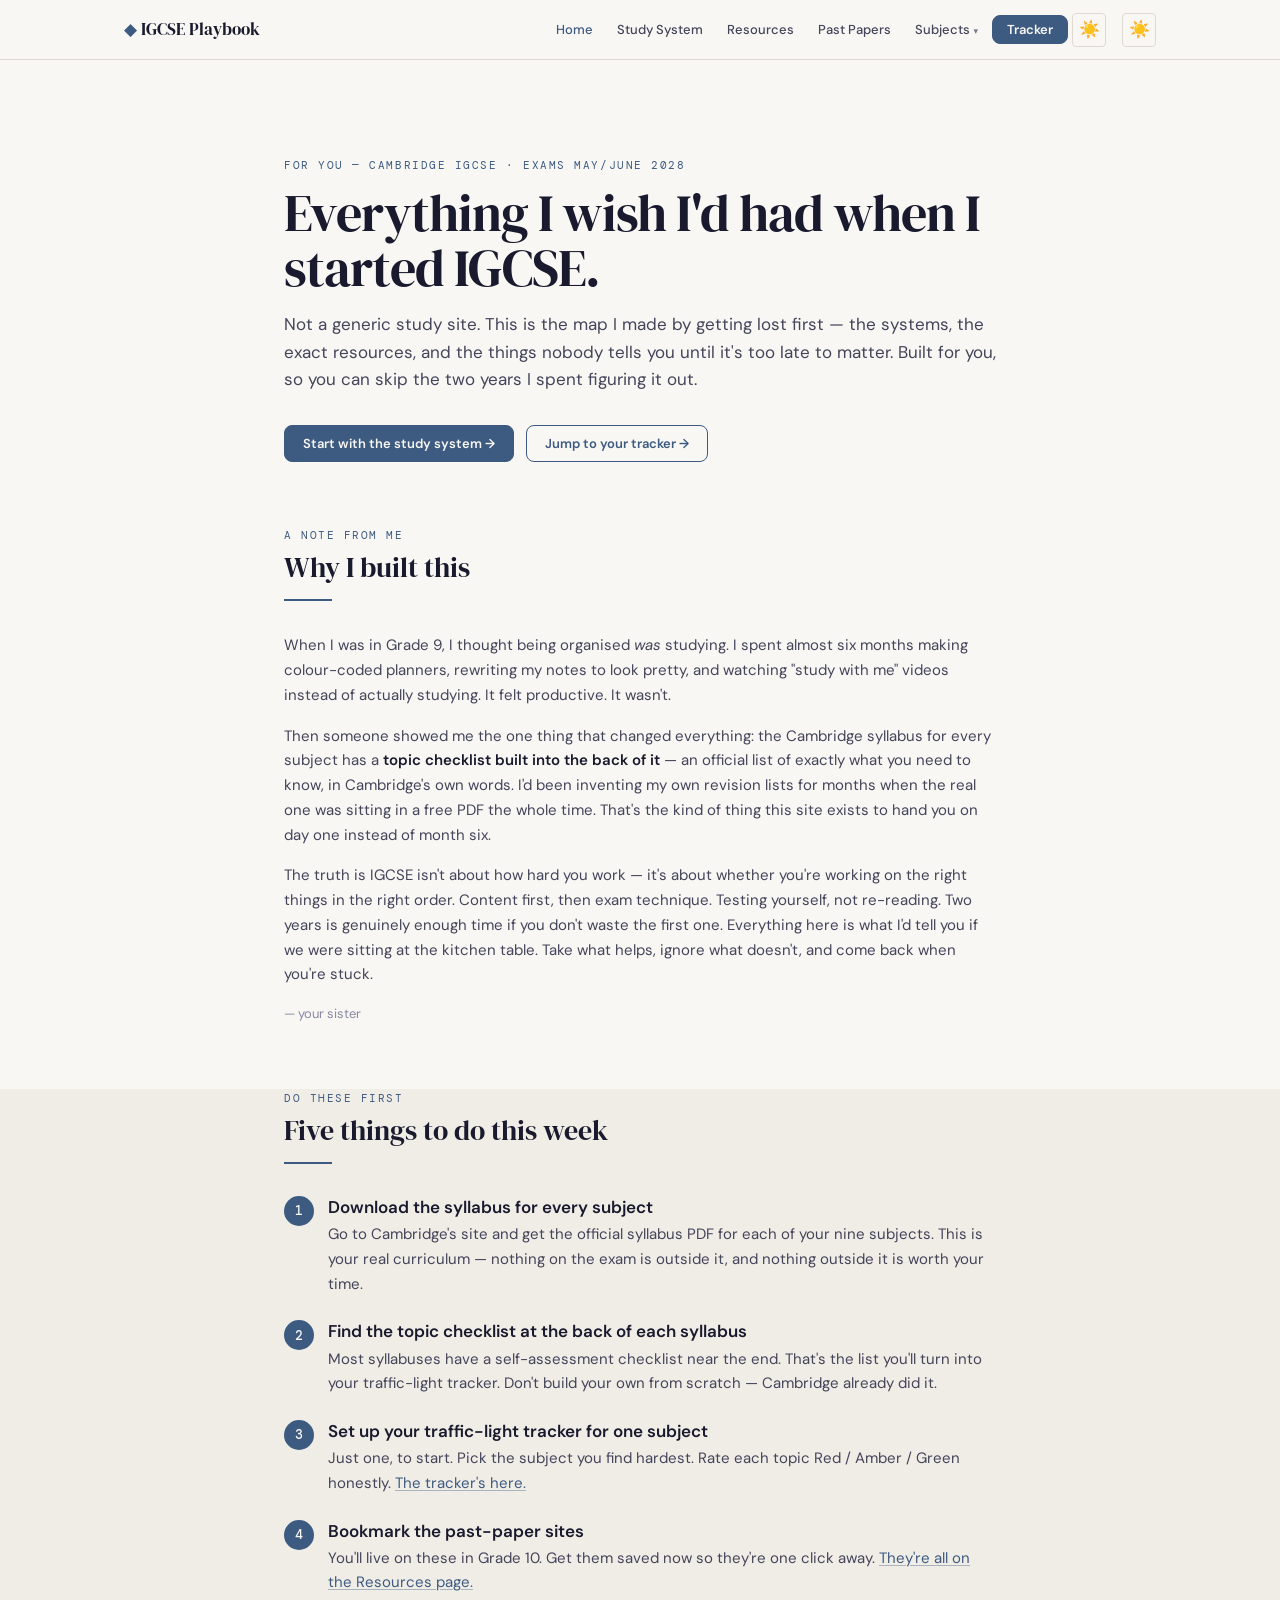
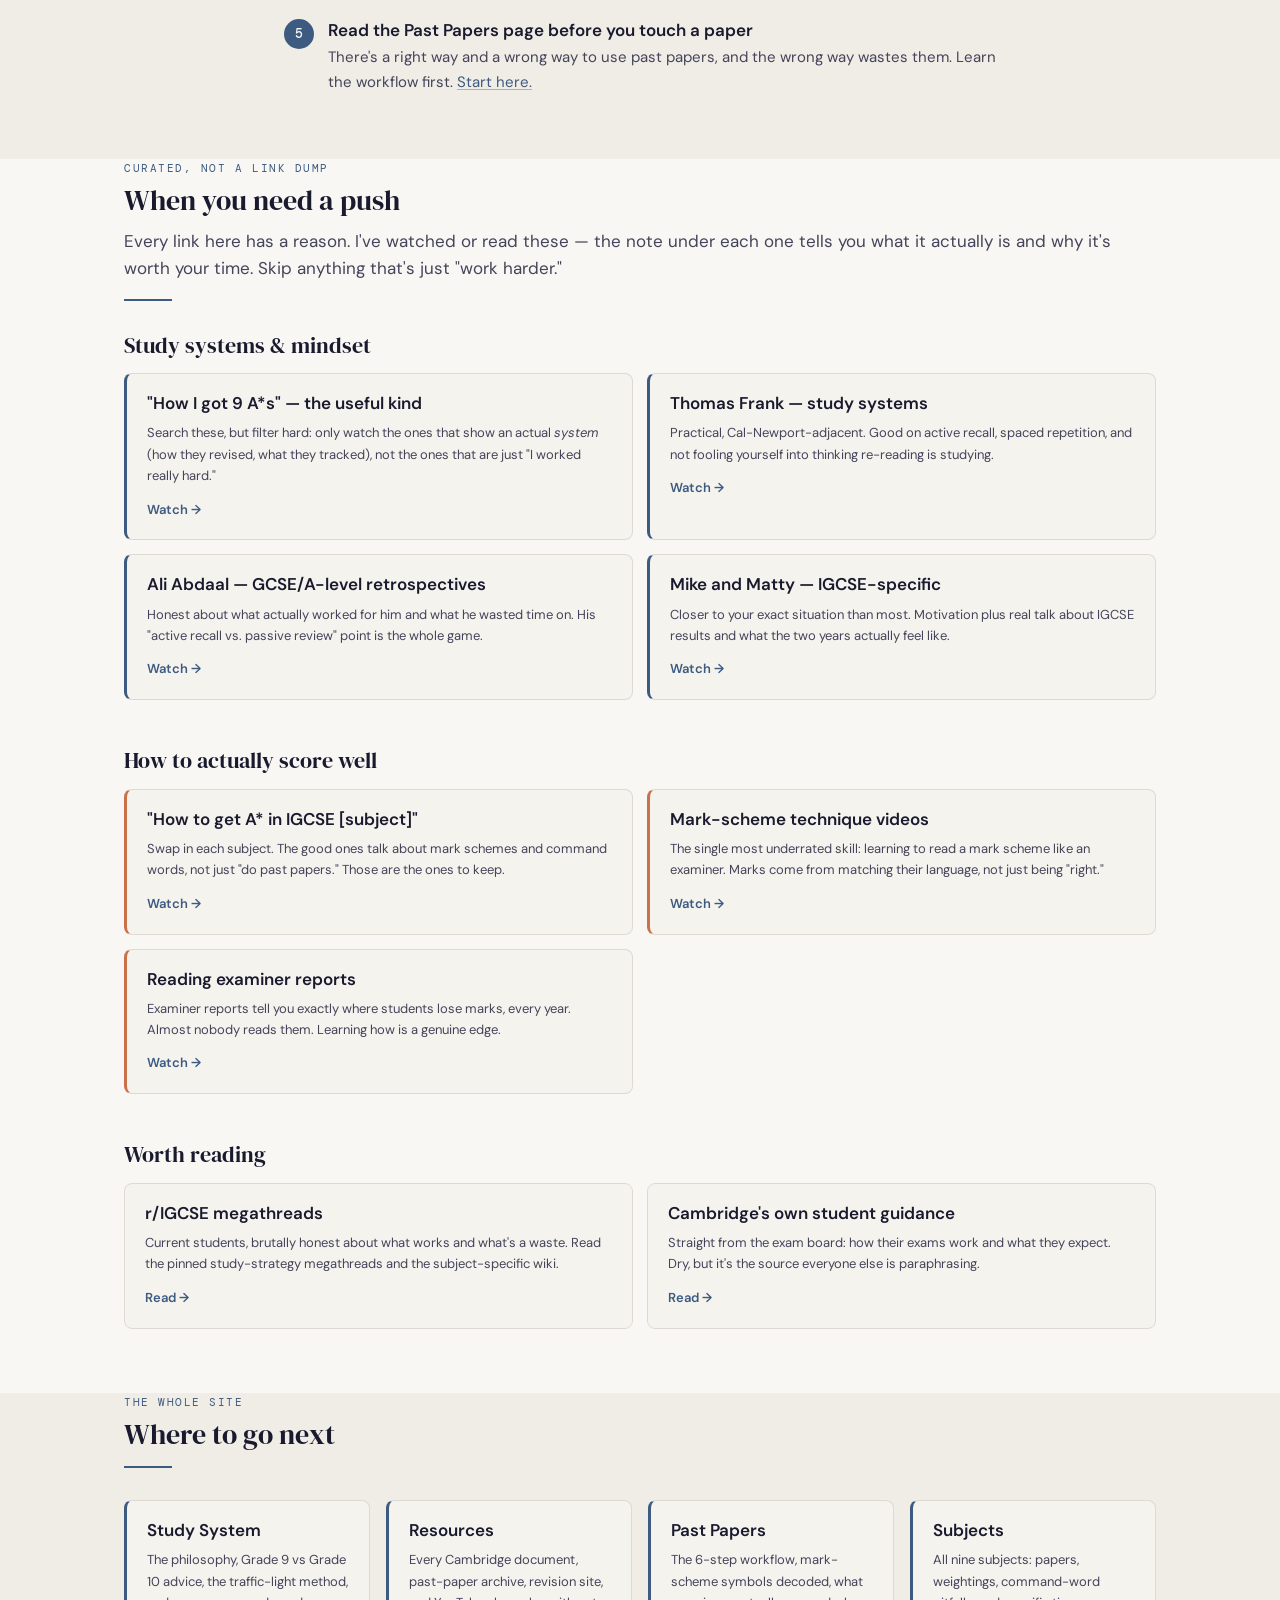
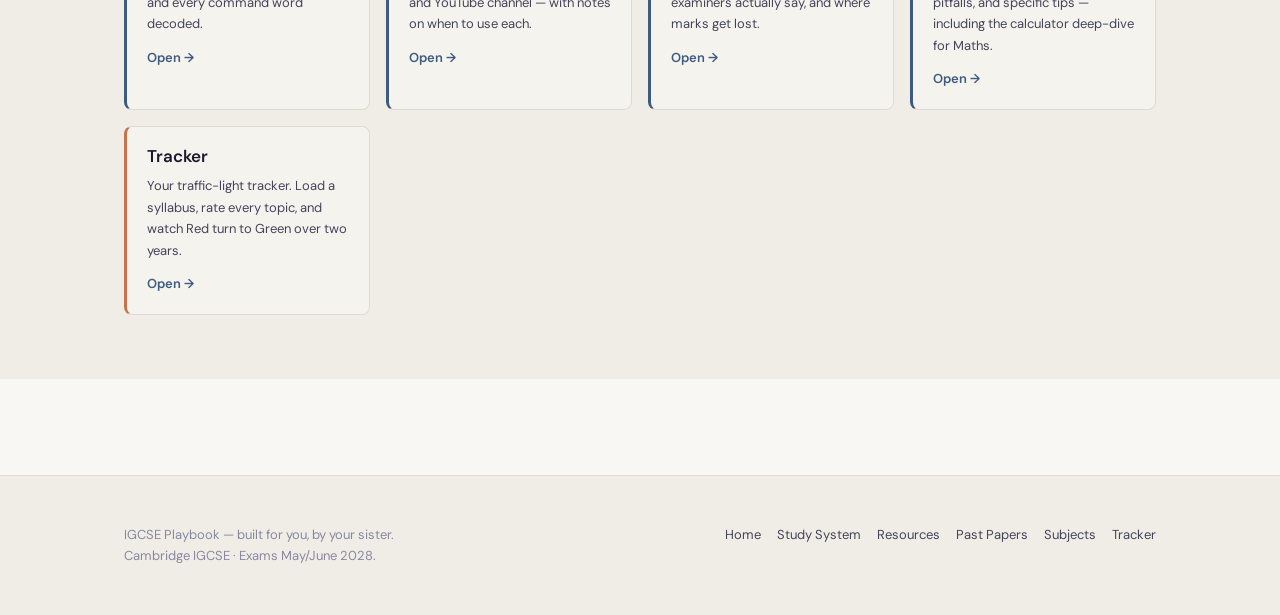
==== index.html @ 59cec752 "Initial build: IGCSE Playbook study site Complete static multi-page site for Cambridge IGCSE (Grade " ====
<!DOCTYPE html>
<html lang="en">
<head>
  <meta charset="UTF-8">
  <meta name="viewport" content="width=device-width, initial-scale=1">
  <title>IGCSE Playbook — Everything I wish I'd had when I started</title>
  <meta name="description" content="A personal IGCSE study site: the systems, resources, and hard-won lessons an older sister wishes she'd had in Grade 9. For Cambridge IGCSE, exams May/June 2028.">
  <link rel="stylesheet" href="/assets/css/main.css">
  <script src="/assets/js/theme.js"></script>
</head>
<body>
  <div id="nav-container"></div>

  <!-- HERO -->
  <header class="section section--hero">
    <div class="container container--narrow">
      <span class="eyebrow">For you — Cambridge IGCSE · Exams May/June 2028</span>
      <h1 class="hero-title">Everything I wish I'd had when I started IGCSE.</h1>
      <p class="lead" style="margin-top: var(--space-4); max-width: 60ch;">
        Not a generic study site. This is the map I made by getting lost first — the systems,
        the exact resources, and the things nobody tells you until it's too late to matter.
        Built for you, so you can skip the two years I spent figuring it out.
      </p>
      <div class="btn-row" style="margin-top: var(--space-6);">
        <a class="btn btn--primary" href="/study-system.html">Start with the study system →</a>
        <a class="btn btn--outline" href="/tracker/index.html">Jump to your tracker →</a>
      </div>
    </div>
  </header>

  <!-- PERSONAL NOTE -->
  <section class="section">
    <div class="container container--narrow">
      <div class="section-head">
        <span class="eyebrow">A note from me</span>
        <h2>Why I built this</h2>
      </div>
      <div class="u-stack">
        <p>
          When I was in Grade 9, I thought being organised <em>was</em> studying. I spent almost
          six months making colour-coded planners, rewriting my notes to look pretty, and watching
          "study with me" videos instead of actually studying. It felt productive. It wasn't.
        </p>
        <p>
          Then someone showed me the one thing that changed everything: the Cambridge syllabus for
          every subject has a <strong>topic checklist built into the back of it</strong> — an official
          list of exactly what you need to know, in Cambridge's own words. I'd been inventing my own
          revision lists for months when the real one was sitting in a free PDF the whole time. That's
          the kind of thing this site exists to hand you on day one instead of month six.
        </p>
        <p>
          The truth is IGCSE isn't about how hard you work — it's about whether you're working on the
          right things in the right order. Content first, then exam technique. Testing yourself, not
          re-reading. Two years is genuinely enough time if you don't waste the first one. Everything
          here is what I'd tell you if we were sitting at the kitchen table. Take what helps, ignore
          what doesn't, and come back when you're stuck.
        </p>
        <p class="u-muted u-sm">— your sister</p>
      </div>
    </div>
  </section>

  <!-- QUICK START -->
  <section class="section" style="background: var(--cream);">
    <div class="container container--narrow">
      <div class="section-head">
        <span class="eyebrow">Do these first</span>
        <h2>Five things to do this week</h2>
      </div>
      <ol class="step-list">
        <li>
          <h4>Download the syllabus for every subject</h4>
          <p class="u-mb-0">Go to Cambridge's site and get the official syllabus PDF for each of your nine subjects. This is your real curriculum — nothing on the exam is outside it, and nothing outside it is worth your time.</p>
        </li>
        <li>
          <h4>Find the topic checklist at the back of each syllabus</h4>
          <p class="u-mb-0">Most syllabuses have a self-assessment checklist near the end. That's the list you'll turn into your traffic-light tracker. Don't build your own from scratch — Cambridge already did it.</p>
        </li>
        <li>
          <h4>Set up your traffic-light tracker for one subject</h4>
          <p class="u-mb-0">Just one, to start. Pick the subject you find hardest. Rate each topic Red / Amber / Green honestly. <a href="/tracker/index.html">The tracker's here.</a></p>
        </li>
        <li>
          <h4>Bookmark the past-paper sites</h4>
          <p class="u-mb-0">You'll live on these in Grade 10. Get them saved now so they're one click away. <a href="/resources.html">They're all on the Resources page.</a></p>
        </li>
        <li>
          <h4>Read the Past Papers page before you touch a paper</h4>
          <p class="u-mb-0">There's a right way and a wrong way to use past papers, and the wrong way wastes them. Learn the workflow first. <a href="/past-papers.html">Start here.</a></p>
        </li>
      </ol>
    </div>
  </section>

  <!-- MOTIVATION -->
  <section class="section">
    <div class="container">
      <div class="section-head">
        <span class="eyebrow">Curated, not a link dump</span>
        <h2>When you need a push</h2>
        <p class="lead">Every link here has a reason. I've watched or read these — the note under each one tells you what it actually is and why it's worth your time. Skip anything that's just "work harder."</p>
      </div>

      <h3 style="margin-top: var(--space-6);">Study systems &amp; mindset</h3>
      <div class="resource-grid" style="margin-top: var(--space-4);">
        <a class="card card--accent" href="https://www.youtube.com/results?search_query=how+I+got+9+A*+GCSE+study+system" target="_blank" rel="noopener">
          <h4>"How I got 9 A*s" — the useful kind</h4>
          <p class="u-sm u-mb-0">Search these, but filter hard: only watch the ones that show an actual <em>system</em> (how they revised, what they tracked), not the ones that are just "I worked really hard."</p>
          <span class="card__arrow">Watch →</span>
        </a>
        <a class="card card--accent" href="https://www.youtube.com/results?search_query=thomas+frank+study+system" target="_blank" rel="noopener">
          <h4>Thomas Frank — study systems</h4>
          <p class="u-sm u-mb-0">Practical, Cal-Newport-adjacent. Good on active recall, spaced repetition, and not fooling yourself into thinking re-reading is studying.</p>
          <span class="card__arrow">Watch →</span>
        </a>
        <a class="card card--accent" href="https://www.youtube.com/results?search_query=ali+abdaal+GCSE+A+level+revision" target="_blank" rel="noopener">
          <h4>Ali Abdaal — GCSE/A-level retrospectives</h4>
          <p class="u-sm u-mb-0">Honest about what actually worked for him and what he wasted time on. His "active recall vs. passive review" point is the whole game.</p>
          <span class="card__arrow">Watch →</span>
        </a>
        <a class="card card--accent" href="https://www.youtube.com/results?search_query=mike+and+matty+IGCSE" target="_blank" rel="noopener">
          <h4>Mike and Matty — IGCSE-specific</h4>
          <p class="u-sm u-mb-0">Closer to your exact situation than most. Motivation plus real talk about IGCSE results and what the two years actually feel like.</p>
          <span class="card__arrow">Watch →</span>
        </a>
      </div>

      <h3 style="margin-top: var(--space-7);">How to actually score well</h3>
      <div class="resource-grid" style="margin-top: var(--space-4);">
        <a class="card card--warm" href="https://www.youtube.com/results?search_query=how+to+get+A*+IGCSE" target="_blank" rel="noopener">
          <h4>"How to get A* in IGCSE [subject]"</h4>
          <p class="u-sm u-mb-0">Swap in each subject. The good ones talk about mark schemes and command words, not just "do past papers." Those are the ones to keep.</p>
          <span class="card__arrow">Watch →</span>
        </a>
        <a class="card card--warm" href="https://www.youtube.com/results?search_query=IGCSE+mark+scheme+technique" target="_blank" rel="noopener">
          <h4>Mark-scheme technique videos</h4>
          <p class="u-sm u-mb-0">The single most underrated skill: learning to read a mark scheme like an examiner. Marks come from matching their language, not just being "right."</p>
          <span class="card__arrow">Watch →</span>
        </a>
        <a class="card card--warm" href="https://www.youtube.com/results?search_query=how+to+read+examiner+report+IGCSE" target="_blank" rel="noopener">
          <h4>Reading examiner reports</h4>
          <p class="u-sm u-mb-0">Examiner reports tell you exactly where students lose marks, every year. Almost nobody reads them. Learning how is a genuine edge.</p>
          <span class="card__arrow">Watch →</span>
        </a>
      </div>

      <h3 style="margin-top: var(--space-7);">Worth reading</h3>
      <div class="resource-grid" style="margin-top: var(--space-4);">
        <a class="card" href="https://www.reddit.com/r/igcse/" target="_blank" rel="noopener">
          <h4>r/IGCSE megathreads</h4>
          <p class="u-sm u-mb-0">Current students, brutally honest about what works and what's a waste. Read the pinned study-strategy megathreads and the subject-specific wiki.</p>
          <span class="card__arrow">Read →</span>
        </a>
        <a class="card" href="https://www.cambridgeinternational.org/support-and-training-for-schools/support-for-cambridge-igcse/" target="_blank" rel="noopener">
          <h4>Cambridge's own student guidance</h4>
          <p class="u-sm u-mb-0">Straight from the exam board: how their exams work and what they expect. Dry, but it's the source everyone else is paraphrasing.</p>
          <span class="card__arrow">Read →</span>
        </a>
      </div>
    </div>
  </section>

  <!-- SITE NAV CARDS -->
  <section class="section" style="background: var(--cream);">
    <div class="container">
      <div class="section-head">
        <span class="eyebrow">The whole site</span>
        <h2>Where to go next</h2>
      </div>
      <div class="card-grid">
        <a class="card card--accent" href="/study-system.html">
          <h4>Study System</h4>
          <p class="u-sm u-mb-0">The philosophy, Grade 9 vs Grade 10 advice, the traffic-light method, and every command word decoded.</p>
          <span class="card__arrow">Open →</span>
        </a>
        <a class="card card--accent" href="/resources.html">
          <h4>Resources</h4>
          <p class="u-sm u-mb-0">Every Cambridge document, past-paper archive, revision site, and YouTube channel — with notes on when to use each.</p>
          <span class="card__arrow">Open →</span>
        </a>
        <a class="card card--accent" href="/past-papers.html">
          <h4>Past Papers</h4>
          <p class="u-sm u-mb-0">The 6-step workflow, mark-scheme symbols decoded, what examiners actually say, and where marks get lost.</p>
          <span class="card__arrow">Open →</span>
        </a>
        <a class="card card--accent" href="/subjects/index.html">
          <h4>Subjects</h4>
          <p class="u-sm u-mb-0">All nine subjects: papers, weightings, command-word pitfalls, and specific tips — including the calculator deep-dive for Maths.</p>
          <span class="card__arrow">Open →</span>
        </a>
        <a class="card card--warm" href="/tracker/index.html">
          <h4>Tracker</h4>
          <p class="u-sm u-mb-0">Your traffic-light tracker. Load a syllabus, rate every topic, and watch Red turn to Green over two years.</p>
          <span class="card__arrow">Open →</span>
        </a>
      </div>
    </div>
  </section>

  <footer class="site-footer">
    <div class="container">
      <p>IGCSE Playbook — built for you, by your sister.<br>Cambridge IGCSE · Exams May/June 2028.</p>
      <div class="foot-links">
        <a href="/index.html">Home</a>
        <a href="/study-system.html">Study System</a>
        <a href="/resources.html">Resources</a>
        <a href="/past-papers.html">Past Papers</a>
        <a href="/subjects/index.html">Subjects</a>
        <a href="/tracker/index.html">Tracker</a>
      </div>
    </div>
  </footer>

  <script src="/assets/js/nav.js"></script>
</body>
</html>
---- assets/css/main.css ----
/* ============================================================================
   IGCSE Study Site — main.css
   The single design system. Tokens, base, components, nav, utilities.
   NOTHING here is tracker-app UI (that lives in tracker.css).
   No page ever hardcodes a color or font — everything derives from tokens below.
   ========================================================================== */

@import url('https://fonts.googleapis.com/css2?family=DM+Serif+Display:ital@0;1&family=DM+Sans:opsz,wght@9..40,300;9..40,400;9..40,500;9..40,600&family=DM+Mono:wght@400;500&display=swap');

/* ----------------------------------------------------------------------------
   1. TOKENS
   Token names are identical across all four themes; only values change.
   -------------------------------------------------------------------------- */
:root {
  /* Theme 1: Light (default) */
  --ink:        #1a1a2e;
  --ink-soft:   #44445a;
  --ink-muted:  #8888a2;
  --paper:      #f8f7f4;
  --cream:      #f0ede6;
  --rule:       #dedad3;
  --accent:     #3d5a80;
  --accent-warm:#c9714a;
  --green:      #4a7c59;
  --amber:      #c49a2a;
  --red:        #b84c4c;

  /* Typography */
  --font-display: 'DM Serif Display', Georgia, serif;
  --font-body:    'DM Sans', system-ui, sans-serif;
  --font-mono:    'DM Mono', 'Courier New', monospace;

  /* Type scale */
  --text-xs:   11px;
  --text-sm:   13px;
  --text-base: 15px;
  --text-md:   17px;
  --text-lg:   22px;
  --text-xl:   28px;
  --text-2xl:  38px;
  --text-3xl:  52px;

  /* Spacing scale */
  --space-1: 4px;
  --space-2: 8px;
  --space-3: 12px;
  --space-4: 16px;
  --space-5: 24px;
  --space-6: 32px;
  --space-7: 48px;
  --space-8: 64px;
  --space-9: 96px;

  /* Radius */
  --radius-sm: 4px;
  --radius:    8px;
  --radius-lg: 14px;
  --radius-pill: 20px;

  /* Layout */
  --nav-h: 60px;
  --maxw: 1080px;
  --maxw-narrow: 760px;

  /* Elevation (kept subtle, editorial) */
  --shadow-sm: 0 1px 2px rgba(20, 20, 40, 0.05);
  --shadow:    0 6px 24px rgba(20, 20, 40, 0.08);

  color-scheme: light;
}

[data-theme="dark"] {
  --ink:        #e8e6f0;
  --ink-soft:   #b0adc4;
  --ink-muted:  #6e6b85;
  --paper:      #12111e;
  --cream:      #1c1b2e;
  --rule:       #2e2c42;
  --accent:     #7aa2c8;
  --accent-warm:#d9895e;
  --green:      #6aab80;
  --amber:      #d4aa44;
  --red:        #d4706e;
  --shadow-sm: 0 1px 2px rgba(0, 0, 0, 0.4);
  --shadow:    0 6px 24px rgba(0, 0, 0, 0.5);
  color-scheme: dark;
}

[data-theme="high-contrast"] {
  --ink:        #000000;
  --ink-soft:   #1a1a1a;
  --ink-muted:  #444444;
  --paper:      #ffffff;
  --cream:      #f0f0f0;
  --rule:       #888888;
  --accent:     #003580;
  --accent-warm:#b34000;
  --green:      #1a6e36;
  --amber:      #8a6200;
  --red:        #9b1c1c;
  --shadow-sm: 0 0 0 1px rgba(0, 0, 0, 0.15);
  --shadow:    0 0 0 2px rgba(0, 0, 0, 0.2);
  color-scheme: light;
}

[data-theme="vintage"] {
  --ink:        #2c1f0e;
  --ink-soft:   #4a3520;
  --ink-muted:  #8a7560;
  --paper:      #f5efdc;
  --cream:      #ede4c8;
  --rule:       #d4c49a;
  --accent:     #5c3d1e;
  --accent-warm:#a0522d;
  --green:      #3d6b44;
  --amber:      #9a7820;
  --red:        #8b3030;
  --shadow-sm: 0 1px 2px rgba(80, 60, 20, 0.08);
  --shadow:    0 6px 24px rgba(80, 60, 20, 0.12);
  color-scheme: light;
}

/* ----------------------------------------------------------------------------
   2. RESET & BASE
   -------------------------------------------------------------------------- */
*, *::before, *::after { box-sizing: border-box; }

html { -webkit-text-size-adjust: 100%; scroll-behavior: smooth; }

body {
  margin: 0;
  font-family: var(--font-body);
  font-size: var(--text-base);
  line-height: 1.65;
  color: var(--ink-soft);
  background: var(--paper);
  -webkit-font-smoothing: antialiased;
  text-rendering: optimizeLegibility;
  padding-top: var(--nav-h);
  transition: background-color .25s ease, color .25s ease;
}

img { max-width: 100%; height: auto; display: block; }

a { color: var(--accent); text-decoration-color: color-mix(in srgb, var(--accent) 40%, transparent); text-underline-offset: 2px; }
a:hover { text-decoration-color: var(--accent); }

::selection { background: color-mix(in srgb, var(--accent) 22%, transparent); }

/* ----------------------------------------------------------------------------
   3. TYPOGRAPHY
   -------------------------------------------------------------------------- */
h1, h2, h3 { font-family: var(--font-display); color: var(--ink); font-weight: 400; line-height: 1.12; margin: 0 0 var(--space-3); }
h4, h5, h6 { font-family: var(--font-body); color: var(--ink); font-weight: 600; line-height: 1.3; margin: 0 0 var(--space-2); }

h1 { font-size: var(--text-2xl); letter-spacing: -0.01em; }
h2 { font-size: var(--text-xl); }
h3 { font-size: var(--text-lg); }
h4 { font-size: var(--text-md); }
h5 { font-size: var(--text-base); }

p { margin: 0 0 var(--space-4); }
p:last-child { margin-bottom: 0; }

.lead { font-size: var(--text-md); line-height: 1.6; color: var(--ink-soft); }
.hero-title { font-size: var(--text-3xl); line-height: 1.05; letter-spacing: -0.02em; }

strong, b { color: var(--ink); font-weight: 600; }
small { font-size: var(--text-sm); }

hr { border: 0; border-top: 1.5px solid var(--rule); margin: var(--space-6) 0; }

ul, ol { margin: 0 0 var(--space-4); padding-left: 1.3em; }
li { margin-bottom: var(--space-2); }

code, kbd { font-family: var(--font-mono); font-size: 0.92em; }
code {
  background: var(--cream);
  border: 1px solid var(--rule);
  border-radius: var(--radius-sm);
  padding: 1px 5px;
  color: var(--ink);
}
pre {
  background: var(--cream);
  border: 1px solid var(--rule);
  border-radius: var(--radius);
  padding: var(--space-4);
  overflow-x: auto;
  font-family: var(--font-mono);
  font-size: var(--text-sm);
  line-height: 1.6;
  color: var(--ink);
}
pre code { background: none; border: 0; padding: 0; }

/* Key sequence styling for calculator/keyboard notation */
.keys { font-family: var(--font-mono); font-size: 0.9em; color: var(--ink); }
.keys .key {
  display: inline-block;
  border: 1.5px solid var(--rule);
  border-bottom-width: 2.5px;
  border-radius: var(--radius-sm);
  padding: 0 6px;
  background: var(--cream);
  margin: 0 1px;
  line-height: 1.5;
}

/* ----------------------------------------------------------------------------
   4. LAYOUT
   -------------------------------------------------------------------------- */
.container { width: 100%; max-width: var(--maxw); margin-inline: auto; padding-inline: var(--space-5); }
.container--narrow { max-width: var(--maxw-narrow); }

/* All vertical rhythm lives on the section, not its children. */
.section { padding-block: var(--space-8); }
.section--tight { padding-block: var(--space-6); }
.section--hero { padding-block: var(--space-9) var(--space-8); }
.section + .section { padding-top: 0; }

/* ----------------------------------------------------------------------------
   5. EYEBROW & SECTION RULE
   -------------------------------------------------------------------------- */
.eyebrow {
  font-family: var(--font-mono);
  font-size: var(--text-xs);
  text-transform: uppercase;
  letter-spacing: 0.14em;
  color: var(--accent);
  margin: 0 0 var(--space-3);
  display: block;
}

.section-rule {
  position: relative;
  border: 0;
  border-top: 2px solid var(--rule);
  margin: 0 0 var(--space-6);
  padding: 0;
}
.section-rule::before {
  content: "";
  position: absolute;
  top: -2px;
  left: 0;
  width: 48px;
  border-top: 2px solid var(--accent);
}

/* Header block that pairs an eyebrow + heading above a rule */
.section-head { margin-bottom: var(--space-6); }
.section-head .eyebrow { margin-bottom: var(--space-2); }
.section-head h2, .section-head h1 { margin-bottom: var(--space-3); }
.section-head::after {
  content: "";
  display: block;
  width: 48px;
  border-top: 2px solid var(--accent);
  margin-top: var(--space-4);
}

/* ----------------------------------------------------------------------------
   6. CARDS
   -------------------------------------------------------------------------- */
.card {
  background: color-mix(in srgb, var(--paper) 60%, var(--cream));
  border: 1.5px solid var(--rule);
  border-radius: var(--radius);
  padding: 18px 20px;
}
.card--accent { border-left: 3px solid var(--accent); }
.card--warm { border-left: 3px solid var(--accent-warm); }
.card h3, .card h4 { margin-top: 0; }
.card > :last-child { margin-bottom: 0; }

/* Link card — whole card is a link target */
a.card { display: block; text-decoration: none; color: inherit; transition: border-color .18s ease, transform .18s ease, box-shadow .18s ease; }
a.card:hover { border-color: var(--accent); transform: translateY(-2px); box-shadow: var(--shadow); }
.card__arrow { color: var(--accent); font-weight: 600; font-size: var(--text-sm); margin-top: var(--space-3); display: inline-flex; align-items: center; gap: 4px; }
a.card:hover .card__arrow { gap: 8px; }

/* ----------------------------------------------------------------------------
   7. TIP BOX
   -------------------------------------------------------------------------- */
.tip-box {
  background: var(--cream);
  border-left: 3px solid var(--accent-warm);
  border-radius: 0 6px 6px 0;
  padding: var(--space-4) var(--space-5);
  margin-block: var(--space-4);
}
.tip-box > :last-child { margin-bottom: 0; }
.tip-box .tip-label {
  font-family: var(--font-mono);
  font-size: var(--text-xs);
  text-transform: uppercase;
  letter-spacing: 0.1em;
  color: var(--accent-warm);
  display: block;
  margin-bottom: var(--space-2);
}

/* Warning variant of the tip box (uses amber marker) */
.tip-box--warn { border-left-color: var(--amber); }
.tip-box--warn .tip-label { color: var(--amber); }

/* Pull quote (examiner quotes etc.) */
.pull-quote {
  font-family: var(--font-display);
  font-size: var(--text-md);
  font-style: italic;
  color: var(--ink);
  border-left: 3px solid var(--accent);
  padding: var(--space-2) 0 var(--space-2) var(--space-5);
  margin: var(--space-4) 0;
  line-height: 1.4;
}
.pull-quote cite {
  display: block;
  font-family: var(--font-mono);
  font-style: normal;
  font-size: var(--text-xs);
  color: var(--ink-muted);
  margin-top: var(--space-3);
  text-transform: uppercase;
  letter-spacing: 0.08em;
}

/* ----------------------------------------------------------------------------
   8. BADGES
   -------------------------------------------------------------------------- */
.badge {
  display: inline-flex;
  align-items: center;
  gap: 4px;
  padding: 2px 8px;
  border-radius: var(--radius-pill);
  font-family: var(--font-mono);
  font-size: var(--text-xs);
  line-height: 1.6;
  border: 1px solid var(--rule);
  color: var(--ink-soft);
  background: var(--cream);
  white-space: nowrap;
}
.badge--green   { color: var(--green); border-color: color-mix(in srgb, var(--green) 45%, var(--rule)); background: color-mix(in srgb, var(--green) 12%, var(--paper)); }
.badge--amber   { color: var(--amber); border-color: color-mix(in srgb, var(--amber) 45%, var(--rule)); background: color-mix(in srgb, var(--amber) 12%, var(--paper)); }
.badge--red     { color: var(--red);   border-color: color-mix(in srgb, var(--red) 45%, var(--rule));   background: color-mix(in srgb, var(--red) 12%, var(--paper)); }
.badge--neutral { color: var(--ink-muted); }
.badge--accent  { color: var(--accent); border-color: color-mix(in srgb, var(--accent) 45%, var(--rule)); background: color-mix(in srgb, var(--accent) 12%, var(--paper)); }

/* ----------------------------------------------------------------------------
   9. DEMAND BADGE (5-level cognitive demand)
   -------------------------------------------------------------------------- */
.demand-badge {
  display: inline-flex;
  align-items: center;
  gap: 5px;
  padding: 2px 8px 2px 6px;
  border-radius: var(--radius-pill);
  font-family: var(--font-mono);
  font-size: var(--text-xs);
  text-transform: lowercase;
  border: 1px solid var(--rule);
  background: var(--cream);
  color: var(--ink-soft);
  white-space: nowrap;
}
.demand-badge::before {
  content: "";
  width: 7px; height: 7px;
  border-radius: 50%;
  background: currentColor;
  flex: none;
}
.demand-badge[data-level="recall"]     { color: var(--green);  }
.demand-badge[data-level="understand"] { color: #5a8f6e; }
.demand-badge[data-level="apply"]      { color: var(--accent); }
.demand-badge[data-level="analyse"]    { color: var(--amber); }
.demand-badge[data-level="evaluate"]   { color: var(--red);   }

/* Depth badge used in command-word tables: Low / Mid / High */
.depth-badge { display:inline-flex; padding:1px 8px; border-radius:var(--radius-pill); font-family:var(--font-mono); font-size:var(--text-xs); border:1px solid var(--rule); }
.depth-badge--low  { color: var(--green); border-color: color-mix(in srgb, var(--green) 45%, var(--rule)); }
.depth-badge--mid  { color: var(--amber); border-color: color-mix(in srgb, var(--amber) 45%, var(--rule)); }
.depth-badge--high { color: var(--red);   border-color: color-mix(in srgb, var(--red) 45%, var(--rule)); }

/* ----------------------------------------------------------------------------
   10. BUTTONS
   -------------------------------------------------------------------------- */
.btn {
  display: inline-flex;
  align-items: center;
  justify-content: center;
  gap: 8px;
  font-family: var(--font-body);
  font-size: var(--text-sm);
  font-weight: 600;
  line-height: 1;
  padding: 11px 18px;
  border-radius: var(--radius);
  border: 1.5px solid transparent;
  background: none;
  cursor: pointer;
  text-decoration: none;
  transition: background-color .18s ease, color .18s ease, border-color .18s ease, transform .12s ease;
}
.btn:active { transform: translateY(1px); }
.btn--primary { background: var(--accent); color: var(--paper); border-color: var(--accent); }
.btn--primary:hover { background: color-mix(in srgb, var(--accent) 85%, #000); }
.btn--outline { color: var(--accent); border-color: var(--accent); }
.btn--outline:hover { background: color-mix(in srgb, var(--accent) 10%, transparent); }
.btn--warm { background: var(--accent-warm); color: var(--paper); border-color: var(--accent-warm); }
.btn--warm:hover { background: color-mix(in srgb, var(--accent-warm) 85%, #000); }
.btn--ghost { color: var(--ink-soft); border-color: var(--rule); }
.btn--ghost:hover { border-color: var(--accent); color: var(--accent); }
.btn--sm { padding: 7px 12px; font-size: var(--text-xs); }

.btn-row { display: flex; flex-wrap: wrap; gap: var(--space-3); }

/* ----------------------------------------------------------------------------
   11. STEP LIST (numbered with circle markers)
   -------------------------------------------------------------------------- */
.step-list { list-style: none; counter-reset: step; padding: 0; margin: 0; }
.step-list > li {
  counter-increment: step;
  position: relative;
  padding-left: 44px;
  margin-bottom: var(--space-5);
}
.step-list > li::before {
  content: counter(step);
  position: absolute;
  left: 0; top: 0;
  width: 30px; height: 30px;
  border-radius: 50%;
  background: var(--accent);
  color: var(--paper);
  font-family: var(--font-mono);
  font-size: var(--text-sm);
  display: flex; align-items: center; justify-content: center;
  font-weight: 500;
}
.step-list > li:last-child { margin-bottom: 0; }
.step-list h4 { margin-bottom: var(--space-1); }

/* ----------------------------------------------------------------------------
   12. GRIDS
   -------------------------------------------------------------------------- */
.resource-grid { display: grid; grid-template-columns: repeat(2, 1fr); gap: 14px; }
.card-grid { display: grid; grid-template-columns: repeat(auto-fit, minmax(230px, 1fr)); gap: var(--space-4); }
.grid-2 { display: grid; grid-template-columns: repeat(2, 1fr); gap: var(--space-5); }
.grid-3 { display: grid; grid-template-columns: repeat(3, 1fr); gap: var(--space-4); }

@media (max-width: 720px) {
  .resource-grid, .grid-2, .grid-3 { grid-template-columns: 1fr; }
}

/* ----------------------------------------------------------------------------
   13. TABLES (editorial)
   -------------------------------------------------------------------------- */
.table-wrap { overflow-x: auto; border: 1.5px solid var(--rule); border-radius: var(--radius); }
table.data {
  width: 100%;
  border-collapse: collapse;
  font-size: var(--text-sm);
  background: color-mix(in srgb, var(--paper) 60%, var(--cream));
}
table.data th, table.data td {
  text-align: left;
  padding: 10px 14px;
  border-bottom: 1px solid var(--rule);
  vertical-align: top;
}
table.data thead th {
  font-family: var(--font-mono);
  font-size: var(--text-xs);
  text-transform: uppercase;
  letter-spacing: 0.06em;
  color: var(--ink-muted);
  background: var(--cream);
  border-bottom: 1.5px solid var(--rule);
  white-space: nowrap;
}
table.data tbody tr:last-child td { border-bottom: 0; }
table.data tbody tr:hover { background: color-mix(in srgb, var(--accent) 5%, transparent); }
table.data td strong { color: var(--ink); }
table.data code { white-space: nowrap; }

/* Weightage bar (subject papers) */
.weight-bar { display: flex; height: 10px; border-radius: var(--radius-pill); overflow: hidden; border: 1px solid var(--rule); background: var(--cream); }
.weight-bar__seg { height: 100%; }

/* ----------------------------------------------------------------------------
   14. TABS (calculator section, grade columns, etc.)
   -------------------------------------------------------------------------- */
.tabs { border-bottom: 1.5px solid var(--rule); display: flex; gap: var(--space-1); flex-wrap: wrap; margin-bottom: var(--space-5); }
.tab-btn {
  font-family: var(--font-body);
  font-size: var(--text-sm);
  font-weight: 500;
  color: var(--ink-muted);
  background: none;
  border: 0;
  border-bottom: 2px solid transparent;
  padding: 10px 14px;
  margin-bottom: -1.5px;
  cursor: pointer;
}
.tab-btn:hover { color: var(--ink); }
.tab-btn[aria-selected="true"] { color: var(--accent); border-bottom-color: var(--accent); }
.tab-panel { display: none; }
.tab-panel.is-active { display: block; }

/* ----------------------------------------------------------------------------
   15. NAVIGATION (injected by nav.js)
   -------------------------------------------------------------------------- */
.site-nav {
  position: fixed;
  top: 0; left: 0; right: 0;
  height: var(--nav-h);
  z-index: 100;
  background: color-mix(in srgb, var(--paper) 95%, transparent);
  backdrop-filter: saturate(1.4) blur(10px);
  -webkit-backdrop-filter: saturate(1.4) blur(10px);
  border-bottom: 1.5px solid var(--rule);
}
.site-nav__inner {
  max-width: var(--maxw);
  height: 100%;
  margin-inline: auto;
  padding-inline: var(--space-5);
  display: flex;
  align-items: center;
  gap: var(--space-4);
}
.site-nav__brand {
  font-family: var(--font-display);
  font-size: var(--text-md);
  color: var(--ink);
  text-decoration: none;
  white-space: nowrap;
  margin-right: auto;
}
.site-nav__brand .brand-mark { color: var(--accent); }

.site-nav__links { display: flex; align-items: center; gap: var(--space-1); }
.site-nav__link {
  font-size: var(--text-sm);
  font-weight: 500;
  color: var(--ink-soft);
  text-decoration: none;
  padding: 7px 10px;
  border-radius: var(--radius-sm);
  white-space: nowrap;
}
.site-nav__link:hover { color: var(--ink); background: var(--cream); }
.site-nav__link.is-active { color: var(--accent); }

/* Subjects dropdown */
.nav-dropdown { position: relative; }
.nav-dropdown__menu {
  position: absolute;
  top: calc(100% + 8px);
  left: 0;
  min-width: 240px;
  background: var(--paper);
  border: 1.5px solid var(--rule);
  border-radius: var(--radius);
  box-shadow: var(--shadow);
  padding: var(--space-2);
  display: none;
  flex-direction: column;
}
.nav-dropdown.is-open .nav-dropdown__menu { display: flex; }
.nav-dropdown__menu a {
  font-size: var(--text-sm);
  color: var(--ink-soft);
  text-decoration: none;
  padding: 7px 10px;
  border-radius: var(--radius-sm);
  display: flex;
  justify-content: space-between;
  gap: var(--space-4);
}
.nav-dropdown__menu a:hover { background: var(--cream); color: var(--ink); }
.nav-dropdown__menu a .code { font-family: var(--font-mono); font-size: var(--text-xs); color: var(--ink-muted); }
.nav-dropdown__caret { font-size: 0.7em; opacity: 0.7; }

/* Tracker CTA */
.site-nav__cta { padding: 7px 14px; }

/* Theme toggle button */
.theme-toggle {
  font-size: var(--text-md);
  line-height: 1;
  background: none;
  border: 1.5px solid var(--rule);
  border-radius: var(--radius-sm);
  width: 34px; height: 34px;
  display: inline-flex;
  align-items: center;
  justify-content: center;
  cursor: pointer;
  padding: 0;
}
.theme-toggle:hover { border-color: var(--accent); }

/* Hamburger */
.nav-burger { display: none; background: none; border: 0; cursor: pointer; width: 34px; height: 34px; align-items: center; justify-content: center; }
.nav-burger span { display: block; width: 20px; height: 2px; background: var(--ink); position: relative; }
.nav-burger span::before, .nav-burger span::after { content: ""; position: absolute; left: 0; width: 20px; height: 2px; background: var(--ink); }
.nav-burger span::before { top: -6px; }
.nav-burger span::after { top: 6px; }

/* Mobile overlay */
.nav-overlay {
  position: fixed;
  inset: var(--nav-h) 0 0 0;
  background: var(--paper);
  z-index: 99;
  display: none;
  flex-direction: column;
  padding: var(--space-5);
  overflow-y: auto;
}
.nav-overlay.is-open { display: flex; }
.nav-overlay a { font-size: var(--text-md); color: var(--ink); text-decoration: none; padding: var(--space-3) 0; border-bottom: 1px solid var(--rule); }
.nav-overlay .nav-overlay__group-label { font-family: var(--font-mono); font-size: var(--text-xs); text-transform: uppercase; letter-spacing: 0.1em; color: var(--ink-muted); margin-top: var(--space-4); }
.nav-overlay a.sub { padding-left: var(--space-4); font-size: var(--text-base); color: var(--ink-soft); }

@media (max-width: 860px) {
  .site-nav__links { display: none; }
  .nav-burger { display: inline-flex; }
}

/* ----------------------------------------------------------------------------
   16. FOOTER
   -------------------------------------------------------------------------- */
.site-footer {
  border-top: 1.5px solid var(--rule);
  margin-top: var(--space-9);
  padding-block: var(--space-7);
  background: var(--cream);
}
.site-footer .container { display: flex; flex-wrap: wrap; gap: var(--space-5); justify-content: space-between; align-items: flex-start; }
.site-footer p { font-size: var(--text-sm); color: var(--ink-muted); margin: 0; }
.site-footer .foot-links { display: flex; flex-wrap: wrap; gap: var(--space-4); }
.site-footer .foot-links a { font-size: var(--text-sm); color: var(--ink-soft); text-decoration: none; }
.site-footer .foot-links a:hover { color: var(--accent); }

/* ----------------------------------------------------------------------------
   17. UTILITIES
   -------------------------------------------------------------------------- */
.u-mono { font-family: var(--font-mono); }
.u-muted { color: var(--ink-muted); }
.u-ink { color: var(--ink); }
.u-center { text-align: center; }
.u-sm { font-size: var(--text-sm); }
.u-xs { font-size: var(--text-xs); }
.u-mt-0 { margin-top: 0; }
.u-mb-0 { margin-bottom: 0; }
.u-stack > * + * { margin-top: var(--space-4); }
.u-stack-sm > * + * { margin-top: var(--space-2); }
.u-stack-lg > * + * { margin-top: var(--space-6); }
.u-nowrap { white-space: nowrap; }
.visually-hidden { position: absolute; width: 1px; height: 1px; padding: 0; margin: -1px; overflow: hidden; clip: rect(0 0 0 0); white-space: nowrap; border: 0; }

/* Chips row */
.chips { display: flex; flex-wrap: wrap; gap: var(--space-2); }

/* ----------------------------------------------------------------------------
   18. PRINT
   -------------------------------------------------------------------------- */
@media print {
  .site-nav, .nav-overlay, .site-footer, .no-print { display: none !important; }
  body { padding-top: 0; background: #fff; color: #000; }
  .card, .tip-box, table.data { break-inside: avoid; }
  a { text-decoration: none; color: #000; }
}

/* Reduced motion */
@media (prefers-reduced-motion: reduce) {
  * { animation-duration: 0.001ms !important; transition-duration: 0.001ms !important; scroll-behavior: auto !important; }
}
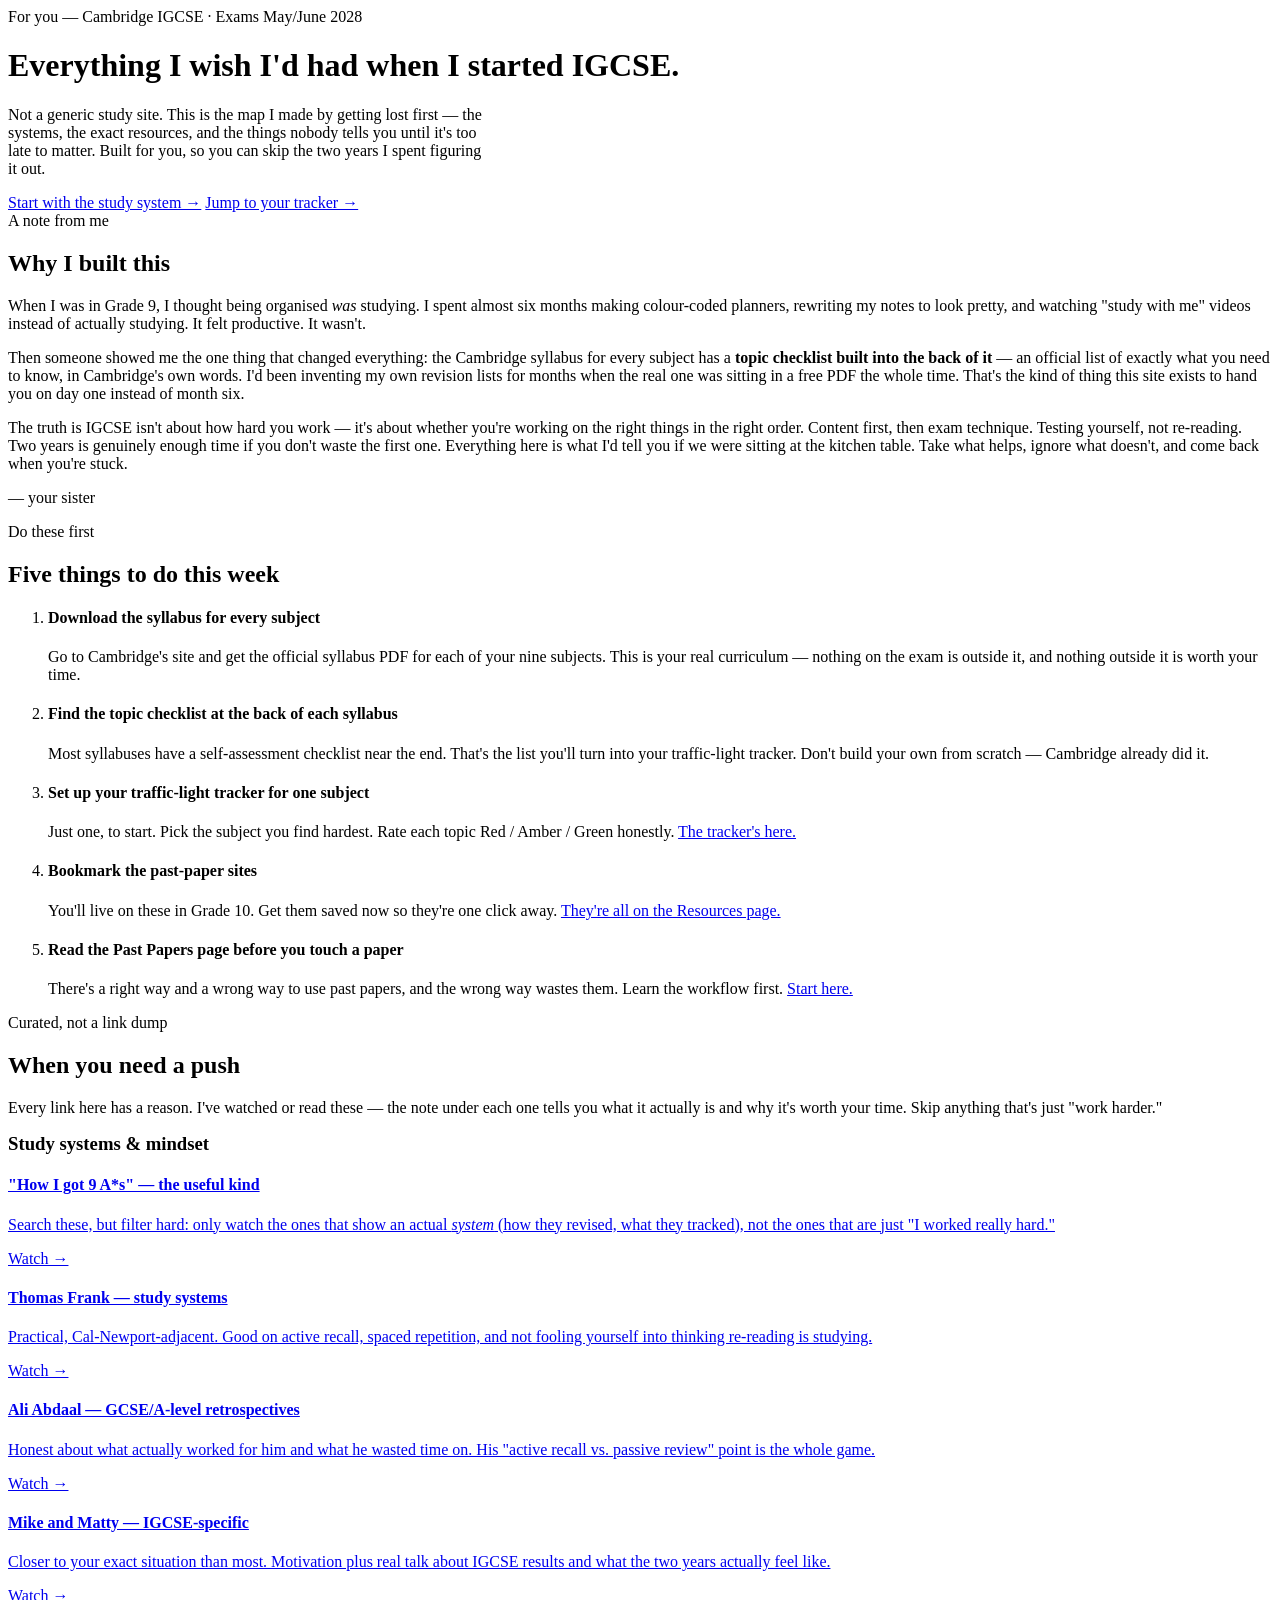
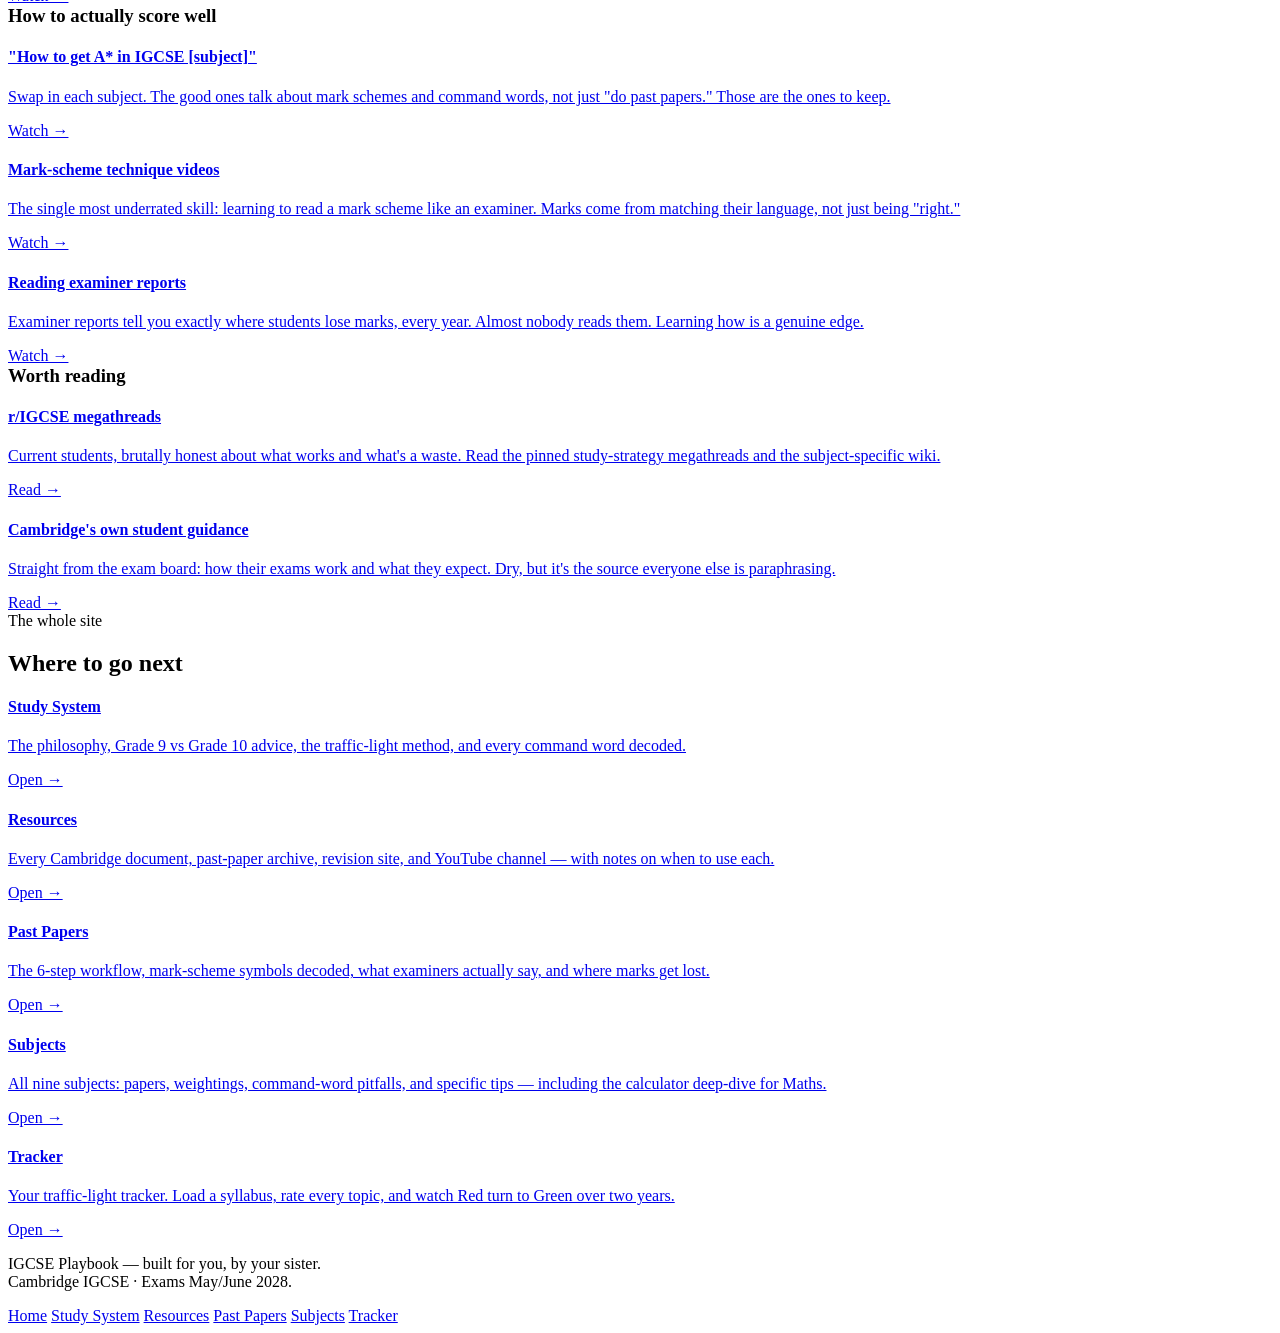
==== commit 3a7c604d: "Serve from /igcse-zyarisa/ subpath after repo rename Prefix all internal paths with /igcse-zyarisa/ " ====
--- a/index.html
+++ b/index.html
@@ -5,8 +5,8 @@
   <meta name="viewport" content="width=device-width, initial-scale=1">
   <title>IGCSE Playbook — Everything I wish I'd had when I started</title>
   <meta name="description" content="A personal IGCSE study site: the systems, resources, and hard-won lessons an older sister wishes she'd had in Grade 9. For Cambridge IGCSE, exams May/June 2028.">
-  <link rel="stylesheet" href="/assets/css/main.css">
-  <script src="/assets/js/theme.js"></script>
+  <link rel="stylesheet" href="/igcse-zyarisa/assets/css/main.css">
+  <script src="/igcse-zyarisa/assets/js/theme.js"></script>
 </head>
 <body>
   <div id="nav-container"></div>
@@ -22,8 +22,8 @@
         Built for you, so you can skip the two years I spent figuring it out.
       </p>
       <div class="btn-row" style="margin-top: var(--space-6);">
-        <a class="btn btn--primary" href="/study-system.html">Start with the study system →</a>
-        <a class="btn btn--outline" href="/tracker/index.html">Jump to your tracker →</a>
+        <a class="btn btn--primary" href="/igcse-zyarisa/study-system.html">Start with the study system →</a>
+        <a class="btn btn--outline" href="/igcse-zyarisa/tracker/index.html">Jump to your tracker →</a>
       </div>
     </div>
   </header>
@@ -78,15 +78,15 @@
         </li>
         <li>
           <h4>Set up your traffic-light tracker for one subject</h4>
-          <p class="u-mb-0">Just one, to start. Pick the subject you find hardest. Rate each topic Red / Amber / Green honestly. <a href="/tracker/index.html">The tracker's here.</a></p>
+          <p class="u-mb-0">Just one, to start. Pick the subject you find hardest. Rate each topic Red / Amber / Green honestly. <a href="/igcse-zyarisa/tracker/index.html">The tracker's here.</a></p>
         </li>
         <li>
           <h4>Bookmark the past-paper sites</h4>
-          <p class="u-mb-0">You'll live on these in Grade 10. Get them saved now so they're one click away. <a href="/resources.html">They're all on the Resources page.</a></p>
+          <p class="u-mb-0">You'll live on these in Grade 10. Get them saved now so they're one click away. <a href="/igcse-zyarisa/resources.html">They're all on the Resources page.</a></p>
         </li>
         <li>
           <h4>Read the Past Papers page before you touch a paper</h4>
-          <p class="u-mb-0">There's a right way and a wrong way to use past papers, and the wrong way wastes them. Learn the workflow first. <a href="/past-papers.html">Start here.</a></p>
+          <p class="u-mb-0">There's a right way and a wrong way to use past papers, and the wrong way wastes them. Learn the workflow first. <a href="/igcse-zyarisa/past-papers.html">Start here.</a></p>
         </li>
       </ol>
     </div>
@@ -168,27 +168,27 @@
         <h2>Where to go next</h2>
       </div>
       <div class="card-grid">
-        <a class="card card--accent" href="/study-system.html">
+        <a class="card card--accent" href="/igcse-zyarisa/study-system.html">
           <h4>Study System</h4>
           <p class="u-sm u-mb-0">The philosophy, Grade 9 vs Grade 10 advice, the traffic-light method, and every command word decoded.</p>
           <span class="card__arrow">Open →</span>
         </a>
-        <a class="card card--accent" href="/resources.html">
+        <a class="card card--accent" href="/igcse-zyarisa/resources.html">
           <h4>Resources</h4>
           <p class="u-sm u-mb-0">Every Cambridge document, past-paper archive, revision site, and YouTube channel — with notes on when to use each.</p>
           <span class="card__arrow">Open →</span>
         </a>
-        <a class="card card--accent" href="/past-papers.html">
+        <a class="card card--accent" href="/igcse-zyarisa/past-papers.html">
           <h4>Past Papers</h4>
           <p class="u-sm u-mb-0">The 6-step workflow, mark-scheme symbols decoded, what examiners actually say, and where marks get lost.</p>
           <span class="card__arrow">Open →</span>
         </a>
-        <a class="card card--accent" href="/subjects/index.html">
+        <a class="card card--accent" href="/igcse-zyarisa/subjects/index.html">
           <h4>Subjects</h4>
           <p class="u-sm u-mb-0">All nine subjects: papers, weightings, command-word pitfalls, and specific tips — including the calculator deep-dive for Maths.</p>
           <span class="card__arrow">Open →</span>
         </a>
-        <a class="card card--warm" href="/tracker/index.html">
+        <a class="card card--warm" href="/igcse-zyarisa/tracker/index.html">
           <h4>Tracker</h4>
           <p class="u-sm u-mb-0">Your traffic-light tracker. Load a syllabus, rate every topic, and watch Red turn to Green over two years.</p>
           <span class="card__arrow">Open →</span>
@@ -201,16 +201,16 @@
     <div class="container">
       <p>IGCSE Playbook — built for you, by your sister.<br>Cambridge IGCSE · Exams May/June 2028.</p>
       <div class="foot-links">
-        <a href="/index.html">Home</a>
-        <a href="/study-system.html">Study System</a>
-        <a href="/resources.html">Resources</a>
-        <a href="/past-papers.html">Past Papers</a>
-        <a href="/subjects/index.html">Subjects</a>
-        <a href="/tracker/index.html">Tracker</a>
+        <a href="/igcse-zyarisa/index.html">Home</a>
+        <a href="/igcse-zyarisa/study-system.html">Study System</a>
+        <a href="/igcse-zyarisa/resources.html">Resources</a>
+        <a href="/igcse-zyarisa/past-papers.html">Past Papers</a>
+        <a href="/igcse-zyarisa/subjects/index.html">Subjects</a>
+        <a href="/igcse-zyarisa/tracker/index.html">Tracker</a>
       </div>
     </div>
   </footer>
 
-  <script src="/assets/js/nav.js"></script>
+  <script src="/igcse-zyarisa/assets/js/nav.js"></script>
 </body>
 </html>
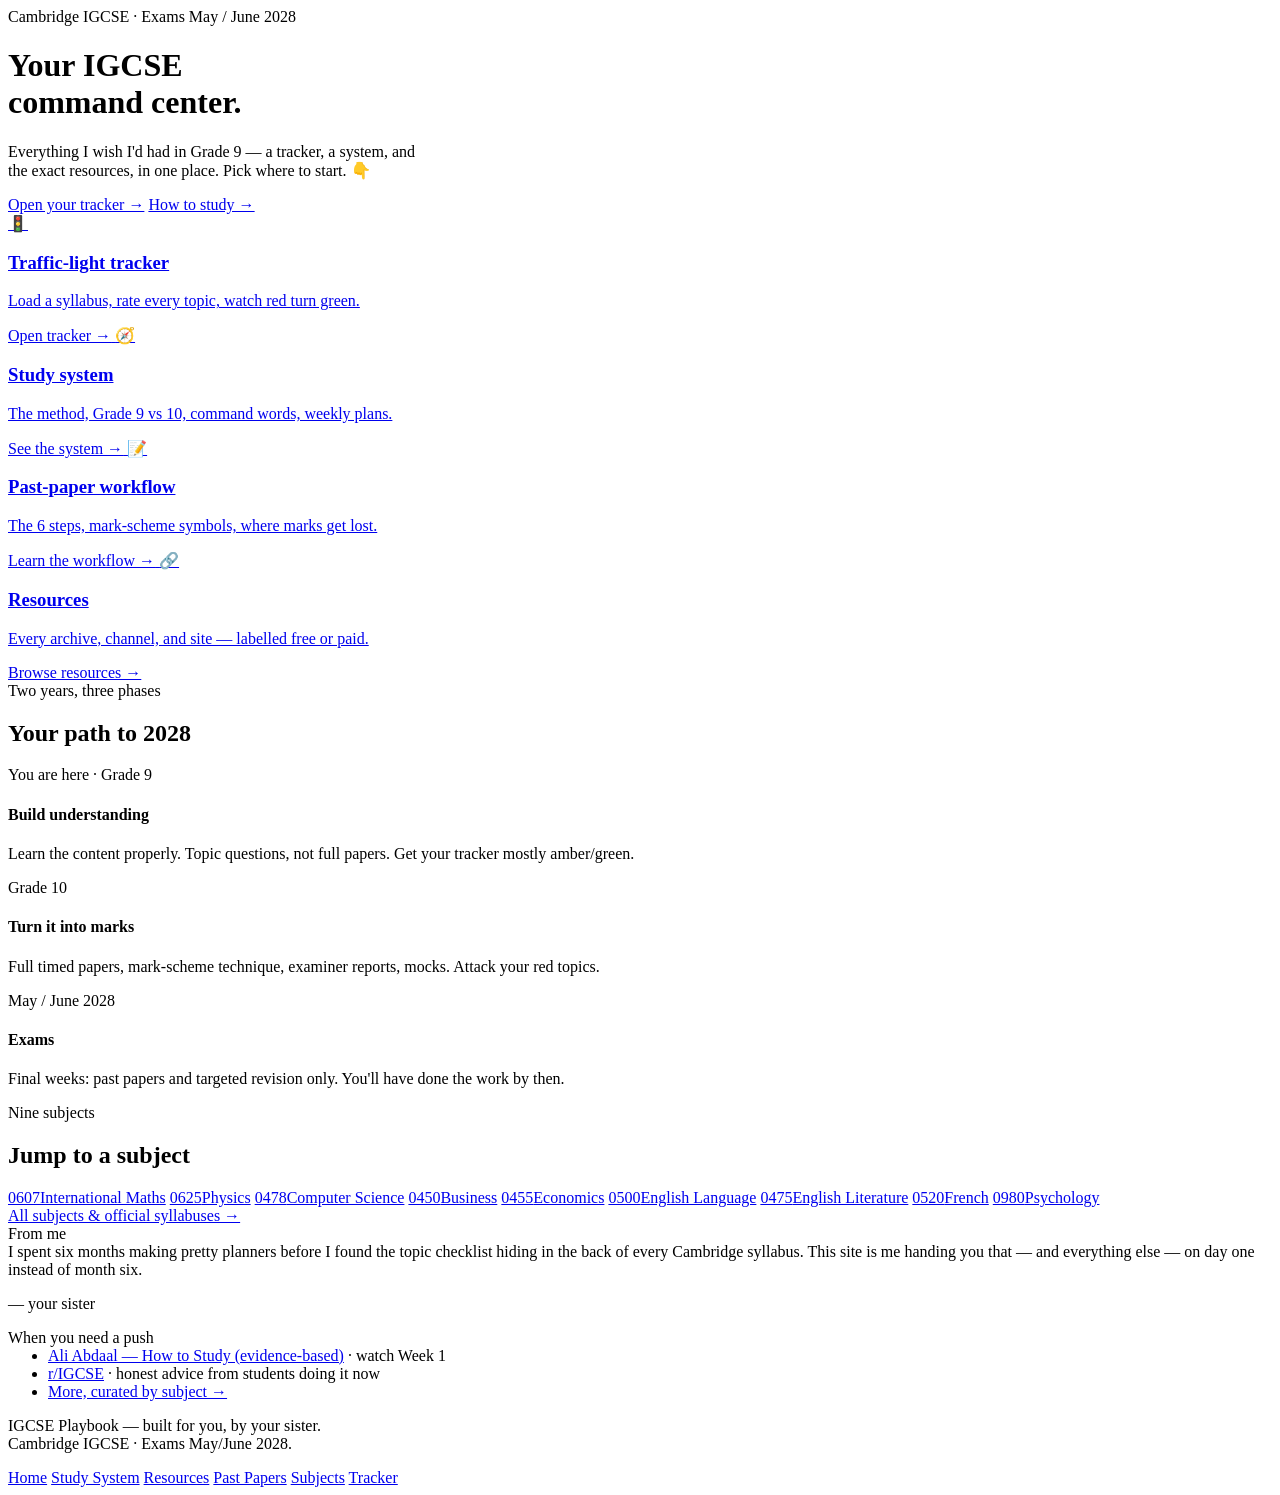
==== commit 4b2f69ba: "Redesign home as a dashboard hub; add syllabus link; resource updates - Home page rebuilt as a scann" ====
--- a/index.html
+++ b/index.html
@@ -3,196 +3,131 @@
 <head>
   <meta charset="UTF-8">
   <meta name="viewport" content="width=device-width, initial-scale=1">
-  <title>IGCSE Playbook — Everything I wish I'd had when I started</title>
-  <meta name="description" content="A personal IGCSE study site: the systems, resources, and hard-won lessons an older sister wishes she'd had in Grade 9. For Cambridge IGCSE, exams May/June 2028.">
+  <title>IGCSE Playbook — your study command center</title>
+  <meta name="description" content="A personal IGCSE planning tool: your traffic-light tracker, study system, resources, and past-paper workflow — everything an older sister wishes she'd had. Cambridge IGCSE, exams May/June 2028.">
   <link rel="stylesheet" href="/igcse-zyarisa/assets/css/main.css">
   <script src="/igcse-zyarisa/assets/js/theme.js"></script>
 </head>
-<body>
+<body data-no-toc>
   <div id="nav-container"></div>
 
-  <!-- HERO -->
-  <header class="section section--hero">
-    <div class="container container--narrow">
-      <span class="eyebrow">For you — Cambridge IGCSE · Exams May/June 2028</span>
-      <h1 class="hero-title">Everything I wish I'd had when I started IGCSE.</h1>
-      <p class="lead" style="margin-top: var(--space-4); max-width: 60ch;">
-        Not a generic study site. This is the map I made by getting lost first — the systems,
-        the exact resources, and the things nobody tells you until it's too late to matter.
-        Built for you, so you can skip the two years I spent figuring it out.
+  <!-- HERO (compact) -->
+  <header class="section section--tight" style="padding-top: var(--space-8);">
+    <div class="container">
+      <span class="eyebrow">Cambridge IGCSE · Exams May / June 2028</span>
+      <h1 class="hero-title" style="max-width: 16ch;">Your IGCSE command center.</h1>
+      <p class="lead" style="max-width: 52ch; margin-top: var(--space-3);">
+        Everything I wish I'd had in Grade 9 — a tracker, a system, and the exact resources, in one place.
+        Pick where to start. 👇
       </p>
-      <div class="btn-row" style="margin-top: var(--space-6);">
-        <a class="btn btn--primary" href="/igcse-zyarisa/study-system.html">Start with the study system →</a>
-        <a class="btn btn--outline" href="/igcse-zyarisa/tracker/index.html">Jump to your tracker →</a>
+      <div class="btn-row" style="margin-top: var(--space-5);">
+        <a class="btn btn--primary" href="/igcse-zyarisa/tracker/index.html">Open your tracker →</a>
+        <a class="btn btn--outline" href="/igcse-zyarisa/study-system.html">How to study →</a>
       </div>
     </div>
   </header>
 
-  <!-- PERSONAL NOTE -->
-  <section class="section">
-    <div class="container container--narrow">
-      <div class="section-head">
-        <span class="eyebrow">A note from me</span>
-        <h2>Why I built this</h2>
-      </div>
-      <div class="u-stack">
-        <p>
-          When I was in Grade 9, I thought being organised <em>was</em> studying. I spent almost
-          six months making colour-coded planners, rewriting my notes to look pretty, and watching
-          "study with me" videos instead of actually studying. It felt productive. It wasn't.
-        </p>
-        <p>
-          Then someone showed me the one thing that changed everything: the Cambridge syllabus for
-          every subject has a <strong>topic checklist built into the back of it</strong> — an official
-          list of exactly what you need to know, in Cambridge's own words. I'd been inventing my own
-          revision lists for months when the real one was sitting in a free PDF the whole time. That's
-          the kind of thing this site exists to hand you on day one instead of month six.
-        </p>
-        <p>
-          The truth is IGCSE isn't about how hard you work — it's about whether you're working on the
-          right things in the right order. Content first, then exam technique. Testing yourself, not
-          re-reading. Two years is genuinely enough time if you don't waste the first one. Everything
-          here is what I'd tell you if we were sitting at the kitchen table. Take what helps, ignore
-          what doesn't, and come back when you're stuck.
-        </p>
-        <p class="u-muted u-sm">— your sister</p>
-      </div>
-    </div>
-  </section>
-
-  <!-- QUICK START -->
-  <section class="section" style="background: var(--cream);">
-    <div class="container container--narrow">
-      <div class="section-head">
-        <span class="eyebrow">Do these first</span>
-        <h2>Five things to do this week</h2>
-      </div>
-      <ol class="step-list">
-        <li>
-          <h4>Download the syllabus for every subject</h4>
-          <p class="u-mb-0">Go to Cambridge's site and get the official syllabus PDF for each of your nine subjects. This is your real curriculum — nothing on the exam is outside it, and nothing outside it is worth your time.</p>
-        </li>
-        <li>
-          <h4>Find the topic checklist at the back of each syllabus</h4>
-          <p class="u-mb-0">Most syllabuses have a self-assessment checklist near the end. That's the list you'll turn into your traffic-light tracker. Don't build your own from scratch — Cambridge already did it.</p>
-        </li>
-        <li>
-          <h4>Set up your traffic-light tracker for one subject</h4>
-          <p class="u-mb-0">Just one, to start. Pick the subject you find hardest. Rate each topic Red / Amber / Green honestly. <a href="/igcse-zyarisa/tracker/index.html">The tracker's here.</a></p>
-        </li>
-        <li>
-          <h4>Bookmark the past-paper sites</h4>
-          <p class="u-mb-0">You'll live on these in Grade 10. Get them saved now so they're one click away. <a href="/igcse-zyarisa/resources.html">They're all on the Resources page.</a></p>
-        </li>
-        <li>
-          <h4>Read the Past Papers page before you touch a paper</h4>
-          <p class="u-mb-0">There's a right way and a wrong way to use past papers, and the wrong way wastes them. Learn the workflow first. <a href="/igcse-zyarisa/past-papers.html">Start here.</a></p>
-        </li>
-      </ol>
-    </div>
-  </section>
-
-  <!-- MOTIVATION -->
-  <section class="section">
+  <!-- QUICK ACTIONS -->
+  <section class="section section--tight">
     <div class="container">
-      <div class="section-head">
-        <span class="eyebrow">Curated, not a link dump</span>
-        <h2>When you need a push</h2>
-        <p class="lead">Every link here has a reason. I've watched or read these — the note under each one tells you what it actually is and why it's worth your time. Skip anything that's just "work harder."</p>
-      </div>
-
-      <h3 style="margin-top: var(--space-6);">Study systems &amp; mindset</h3>
-      <div class="resource-grid" style="margin-top: var(--space-4);">
-        <a class="card card--accent" href="https://www.youtube.com/results?search_query=how+I+got+9+A*+GCSE+study+system" target="_blank" rel="noopener">
-          <h4>"How I got 9 A*s" — the useful kind</h4>
-          <p class="u-sm u-mb-0">Search these, but filter hard: only watch the ones that show an actual <em>system</em> (how they revised, what they tracked), not the ones that are just "I worked really hard."</p>
-          <span class="card__arrow">Watch →</span>
+      <div class="hub-grid">
+        <a class="hub-tile hub-tile--warm" href="/igcse-zyarisa/tracker/index.html">
+          <span class="hub-tile__icon">🚦</span>
+          <h3>Traffic-light tracker</h3>
+          <p>Load a syllabus, rate every topic, watch red turn green.</p>
+          <span class="hub-tile__go">Open tracker →</span>
         </a>
-        <a class="card card--accent" href="https://www.youtube.com/results?search_query=thomas+frank+study+system" target="_blank" rel="noopener">
-          <h4>Thomas Frank — study systems</h4>
-          <p class="u-sm u-mb-0">Practical, Cal-Newport-adjacent. Good on active recall, spaced repetition, and not fooling yourself into thinking re-reading is studying.</p>
-          <span class="card__arrow">Watch →</span>
+        <a class="hub-tile" href="/igcse-zyarisa/study-system.html">
+          <span class="hub-tile__icon">🧭</span>
+          <h3>Study system</h3>
+          <p>The method, Grade 9 vs 10, command words, weekly plans.</p>
+          <span class="hub-tile__go">See the system →</span>
         </a>
-        <a class="card card--accent" href="https://www.youtube.com/results?search_query=ali+abdaal+GCSE+A+level+revision" target="_blank" rel="noopener">
-          <h4>Ali Abdaal — GCSE/A-level retrospectives</h4>
-          <p class="u-sm u-mb-0">Honest about what actually worked for him and what he wasted time on. His "active recall vs. passive review" point is the whole game.</p>
-          <span class="card__arrow">Watch →</span>
+        <a class="hub-tile" href="/igcse-zyarisa/past-papers.html">
+          <span class="hub-tile__icon">📝</span>
+          <h3>Past-paper workflow</h3>
+          <p>The 6 steps, mark-scheme symbols, where marks get lost.</p>
+          <span class="hub-tile__go">Learn the workflow →</span>
         </a>
-        <a class="card card--accent" href="https://www.youtube.com/results?search_query=mike+and+matty+IGCSE" target="_blank" rel="noopener">
-          <h4>Mike and Matty — IGCSE-specific</h4>
-          <p class="u-sm u-mb-0">Closer to your exact situation than most. Motivation plus real talk about IGCSE results and what the two years actually feel like.</p>
-          <span class="card__arrow">Watch →</span>
-        </a>
-      </div>
-
-      <h3 style="margin-top: var(--space-7);">How to actually score well</h3>
-      <div class="resource-grid" style="margin-top: var(--space-4);">
-        <a class="card card--warm" href="https://www.youtube.com/results?search_query=how+to+get+A*+IGCSE" target="_blank" rel="noopener">
-          <h4>"How to get A* in IGCSE [subject]"</h4>
-          <p class="u-sm u-mb-0">Swap in each subject. The good ones talk about mark schemes and command words, not just "do past papers." Those are the ones to keep.</p>
-          <span class="card__arrow">Watch →</span>
-        </a>
-        <a class="card card--warm" href="https://www.youtube.com/results?search_query=IGCSE+mark+scheme+technique" target="_blank" rel="noopener">
-          <h4>Mark-scheme technique videos</h4>
-          <p class="u-sm u-mb-0">The single most underrated skill: learning to read a mark scheme like an examiner. Marks come from matching their language, not just being "right."</p>
-          <span class="card__arrow">Watch →</span>
-        </a>
-        <a class="card card--warm" href="https://www.youtube.com/results?search_query=how+to+read+examiner+report+IGCSE" target="_blank" rel="noopener">
-          <h4>Reading examiner reports</h4>
-          <p class="u-sm u-mb-0">Examiner reports tell you exactly where students lose marks, every year. Almost nobody reads them. Learning how is a genuine edge.</p>
-          <span class="card__arrow">Watch →</span>
-        </a>
-      </div>
-
-      <h3 style="margin-top: var(--space-7);">Worth reading</h3>
-      <div class="resource-grid" style="margin-top: var(--space-4);">
-        <a class="card" href="https://www.reddit.com/r/igcse/" target="_blank" rel="noopener">
-          <h4>r/IGCSE megathreads</h4>
-          <p class="u-sm u-mb-0">Current students, brutally honest about what works and what's a waste. Read the pinned study-strategy megathreads and the subject-specific wiki.</p>
-          <span class="card__arrow">Read →</span>
-        </a>
-        <a class="card" href="https://www.cambridgeinternational.org/support-and-training-for-schools/support-for-cambridge-igcse/" target="_blank" rel="noopener">
-          <h4>Cambridge's own student guidance</h4>
-          <p class="u-sm u-mb-0">Straight from the exam board: how their exams work and what they expect. Dry, but it's the source everyone else is paraphrasing.</p>
-          <span class="card__arrow">Read →</span>
+        <a class="hub-tile" href="/igcse-zyarisa/resources.html">
+          <span class="hub-tile__icon">🔗</span>
+          <h3>Resources</h3>
+          <p>Every archive, channel, and site — labelled free or paid.</p>
+          <span class="hub-tile__go">Browse resources →</span>
         </a>
       </div>
     </div>
   </section>
 
-  <!-- SITE NAV CARDS -->
-  <section class="section" style="background: var(--cream);">
+  <!-- YOUR PATH -->
+  <section class="section section--tight">
     <div class="container">
-      <div class="section-head">
-        <span class="eyebrow">The whole site</span>
-        <h2>Where to go next</h2>
+      <div class="section-head" style="margin-bottom: var(--space-5);">
+        <span class="eyebrow">Two years, three phases</span>
+        <h2>Your path to 2028</h2>
       </div>
-      <div class="card-grid">
-        <a class="card card--accent" href="/igcse-zyarisa/study-system.html">
-          <h4>Study System</h4>
-          <p class="u-sm u-mb-0">The philosophy, Grade 9 vs Grade 10 advice, the traffic-light method, and every command word decoded.</p>
-          <span class="card__arrow">Open →</span>
-        </a>
-        <a class="card card--accent" href="/igcse-zyarisa/resources.html">
-          <h4>Resources</h4>
-          <p class="u-sm u-mb-0">Every Cambridge document, past-paper archive, revision site, and YouTube channel — with notes on when to use each.</p>
-          <span class="card__arrow">Open →</span>
-        </a>
-        <a class="card card--accent" href="/igcse-zyarisa/past-papers.html">
-          <h4>Past Papers</h4>
-          <p class="u-sm u-mb-0">The 6-step workflow, mark-scheme symbols decoded, what examiners actually say, and where marks get lost.</p>
-          <span class="card__arrow">Open →</span>
-        </a>
-        <a class="card card--accent" href="/igcse-zyarisa/subjects/index.html">
-          <h4>Subjects</h4>
-          <p class="u-sm u-mb-0">All nine subjects: papers, weightings, command-word pitfalls, and specific tips — including the calculator deep-dive for Maths.</p>
-          <span class="card__arrow">Open →</span>
-        </a>
-        <a class="card card--warm" href="/igcse-zyarisa/tracker/index.html">
-          <h4>Tracker</h4>
-          <p class="u-sm u-mb-0">Your traffic-light tracker. Load a syllabus, rate every topic, and watch Red turn to Green over two years.</p>
-          <span class="card__arrow">Open →</span>
-        </a>
+      <div class="path">
+        <div class="path__node path__node--now">
+          <span class="path__dot"></span>
+          <span class="path__tag">You are here · Grade 9</span>
+          <h4>Build understanding</h4>
+          <p>Learn the content properly. Topic questions, not full papers. Get your tracker mostly amber/green.</p>
+        </div>
+        <div class="path__node">
+          <span class="path__tag">Grade 10</span>
+          <h4>Turn it into marks</h4>
+          <p>Full timed papers, mark-scheme technique, examiner reports, mocks. Attack your red topics.</p>
+        </div>
+        <div class="path__node">
+          <span class="path__tag">May / June 2028</span>
+          <h4>Exams</h4>
+          <p>Final weeks: past papers and targeted revision only. You'll have done the work by then.</p>
+        </div>
+      </div>
+    </div>
+  </section>
+
+  <!-- SUBJECTS -->
+  <section class="section section--tight">
+    <div class="container">
+      <div class="section-head" style="margin-bottom: var(--space-5);">
+        <span class="eyebrow">Nine subjects</span>
+        <h2>Jump to a subject</h2>
+      </div>
+      <div class="subject-strip">
+        <a class="subject-tile" href="/igcse-zyarisa/subjects/international-math.html"><span class="code">0607</span><span class="name">International Maths</span></a>
+        <a class="subject-tile" href="/igcse-zyarisa/subjects/physics.html"><span class="code">0625</span><span class="name">Physics</span></a>
+        <a class="subject-tile" href="/igcse-zyarisa/subjects/computer-science.html"><span class="code">0478</span><span class="name">Computer Science</span></a>
+        <a class="subject-tile" href="/igcse-zyarisa/subjects/business.html"><span class="code">0450</span><span class="name">Business</span></a>
+        <a class="subject-tile" href="/igcse-zyarisa/subjects/economics.html"><span class="code">0455</span><span class="name">Economics</span></a>
+        <a class="subject-tile" href="/igcse-zyarisa/subjects/english-language.html"><span class="code">0500</span><span class="name">English Language</span></a>
+        <a class="subject-tile" href="/igcse-zyarisa/subjects/english-literature.html"><span class="code">0475</span><span class="name">English Literature</span></a>
+        <a class="subject-tile" href="/igcse-zyarisa/subjects/french.html"><span class="code">0520</span><span class="name">French</span></a>
+        <a class="subject-tile" href="/igcse-zyarisa/subjects/psychology.html"><span class="code">0980</span><span class="name">Psychology</span></a>
+      </div>
+      <div class="btn-row" style="margin-top: var(--space-5);">
+        <a class="btn btn--ghost btn--sm" href="/igcse-zyarisa/subjects/index.html">All subjects &amp; official syllabuses →</a>
+      </div>
+    </div>
+  </section>
+
+  <!-- NOTE + PUSH (compact) -->
+  <section class="section section--tight">
+    <div class="container">
+      <div class="grid-2">
+        <div class="card card--warm">
+          <span class="eyebrow">From me</span>
+          <p style="margin-top: var(--space-2);">I spent six months making pretty planners before I found the topic checklist hiding in the back of every Cambridge syllabus. This site is me handing you that — and everything else — on day one instead of month six.</p>
+          <p class="u-sm u-muted u-mb-0">— your sister</p>
+        </div>
+        <div class="card">
+          <span class="eyebrow">When you need a push</span>
+          <ul class="u-sm" style="margin-top: var(--space-2); margin-bottom: 0;">
+            <li><a href="https://www.youtube.com/watch?v=ukLnPbIffxE" target="_blank" rel="noopener">Ali Abdaal — How to Study (evidence-based)</a> · watch Week 1</li>
+            <li><a href="https://www.reddit.com/r/igcse/" target="_blank" rel="noopener">r/IGCSE</a> · honest advice from students doing it now</li>
+            <li><a href="/igcse-zyarisa/resources.html">More, curated by subject →</a></li>
+          </ul>
+        </div>
       </div>
     </div>
   </section>
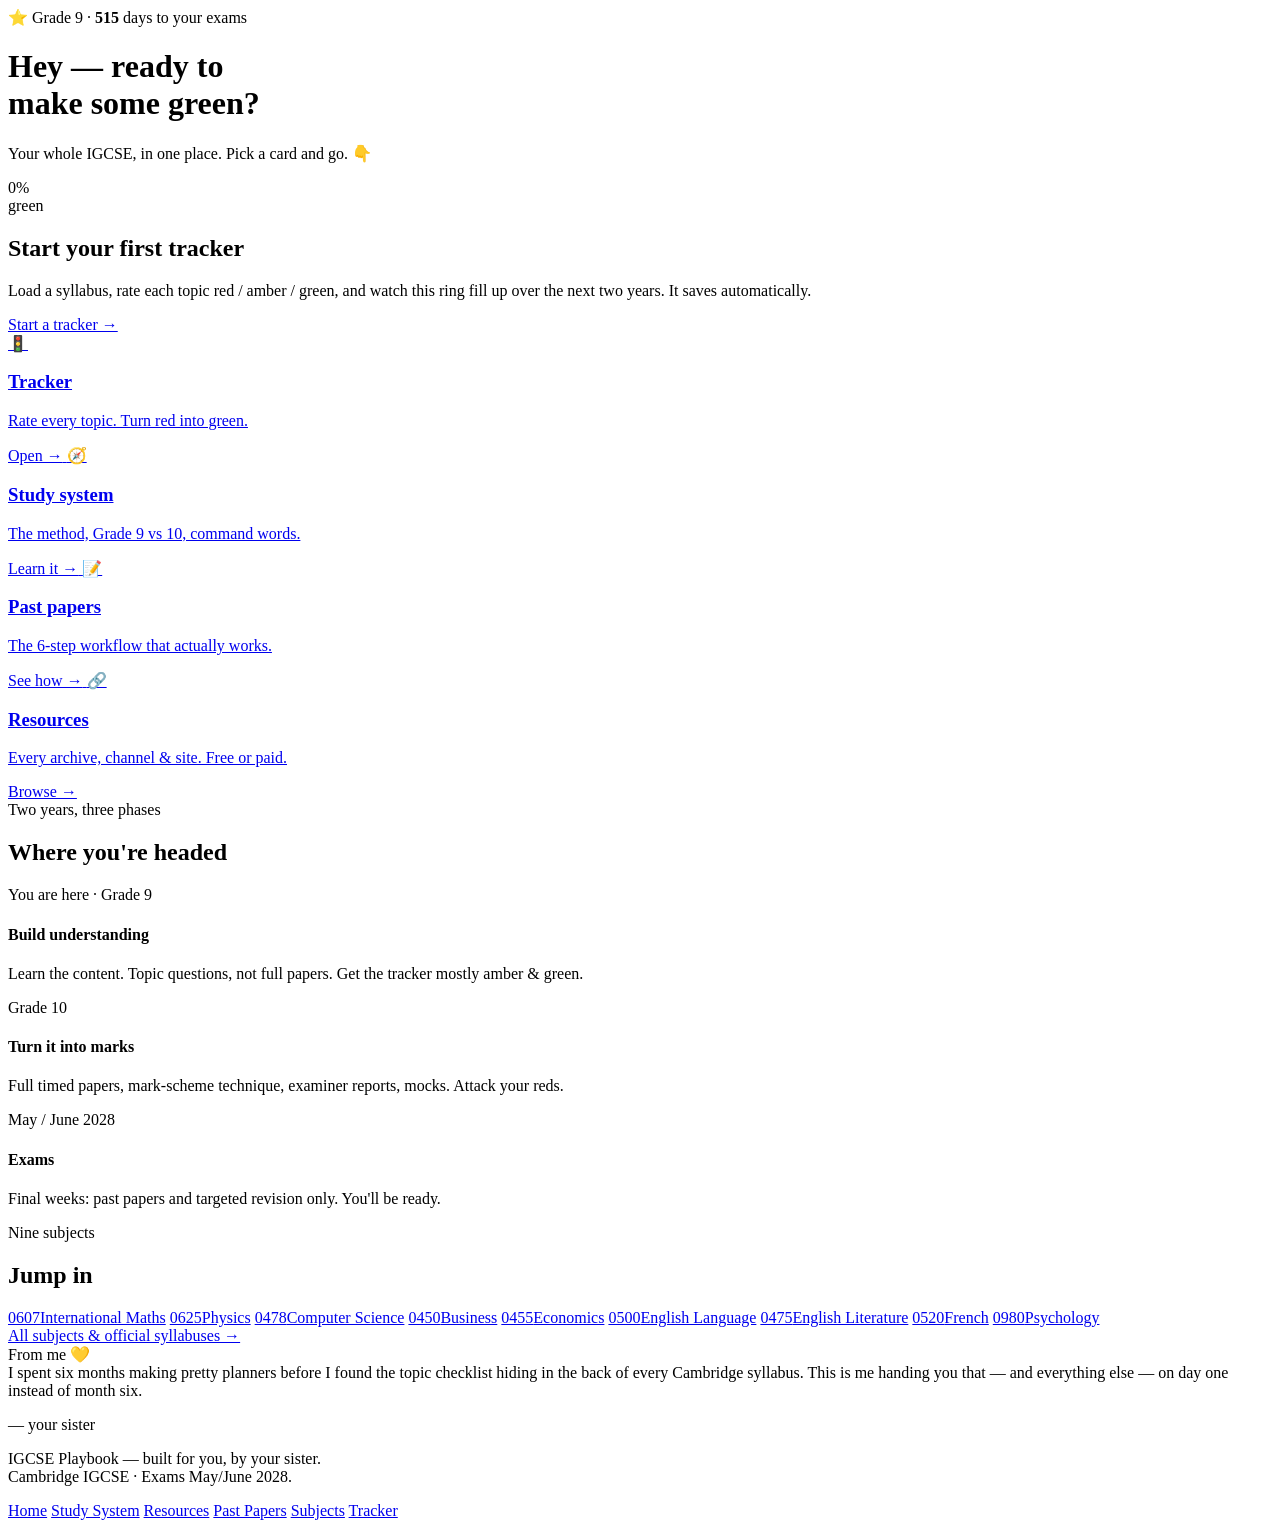
==== commit 29e16124: "Redesign home in a playful/gamified style - Live countdown to the 2028 exam series - Progress ring t" ====
--- a/index.html
+++ b/index.html
@@ -4,84 +4,99 @@
   <meta charset="UTF-8">
   <meta name="viewport" content="width=device-width, initial-scale=1">
   <title>IGCSE Playbook — your study command center</title>
-  <meta name="description" content="A personal IGCSE planning tool: your traffic-light tracker, study system, resources, and past-paper workflow — everything an older sister wishes she'd had. Cambridge IGCSE, exams May/June 2028.">
+  <meta name="description" content="A personal, playful IGCSE planning tool: your traffic-light tracker, study system, resources, and past-paper workflow. Cambridge IGCSE, exams May/June 2028.">
   <link rel="stylesheet" href="/igcse-zyarisa/assets/css/main.css">
   <script src="/igcse-zyarisa/assets/js/theme.js"></script>
 </head>
 <body data-no-toc>
   <div id="nav-container"></div>
 
-  <!-- HERO (compact) -->
-  <header class="section section--tight" style="padding-top: var(--space-8);">
-    <div class="container">
-      <span class="eyebrow">Cambridge IGCSE · Exams May / June 2028</span>
-      <h1 class="hero-title" style="max-width: 16ch;">Your IGCSE command center.</h1>
-      <p class="lead" style="max-width: 52ch; margin-top: var(--space-3);">
-        Everything I wish I'd had in Grade 9 — a tracker, a system, and the exact resources, in one place.
-        Pick where to start. 👇
-      </p>
-      <div class="btn-row" style="margin-top: var(--space-5);">
-        <a class="btn btn--primary" href="/igcse-zyarisa/tracker/index.html">Open your tracker →</a>
-        <a class="btn btn--outline" href="/igcse-zyarisa/study-system.html">How to study →</a>
-      </div>
+  <!-- GREETING + COUNTDOWN -->
+  <header class="section section--tight" style="padding-top: var(--space-7);">
+    <div class="container">
+      <span class="countdown-pill">⭐ Grade 9 · <strong id="cd-days">—</strong>&nbsp;days to your exams</span>
+      <h1 class="greeting" id="greeting" style="max-width: 18ch;">Hey — ready to make some green?</h1>
+      <p class="lead" style="max-width: 50ch;">Your whole IGCSE, in one place. Pick a card and go. 👇</p>
     </div>
   </header>
 
-  <!-- QUICK ACTIONS -->
-  <section class="section section--tight">
-    <div class="container">
-      <div class="hub-grid">
-        <a class="hub-tile hub-tile--warm" href="/igcse-zyarisa/tracker/index.html">
-          <span class="hub-tile__icon">🚦</span>
-          <h3>Traffic-light tracker</h3>
-          <p>Load a syllabus, rate every topic, watch red turn green.</p>
-          <span class="hub-tile__go">Open tracker →</span>
-        </a>
-        <a class="hub-tile" href="/igcse-zyarisa/study-system.html">
-          <span class="hub-tile__icon">🧭</span>
+  <!-- PROGRESS HERO (reads your real tracker) -->
+  <section class="section section--tight">
+    <div class="container">
+      <div class="play-hero">
+        <div class="ring" id="ring" style="--p:0">
+          <div class="ring__inner">
+            <div class="ring__pct" id="ring-pct">—</div>
+            <div class="ring__cap">green</div>
+          </div>
+        </div>
+        <div class="play-hero__msg">
+          <h2 id="hero-title">Start your first tracker</h2>
+          <p id="hero-sub">Load a syllabus, rate each topic red / amber / green, and watch this ring fill up over the next two years. It saves automatically.</p>
+          <div class="btn-row">
+            <a class="btn btn--primary" id="hero-cta" href="/igcse-zyarisa/tracker/index.html">Start a tracker →</a>
+            <a class="btn btn--ghost" id="hero-cta2" href="/igcse-zyarisa/tracker/index.html" style="display:none">Switch subject</a>
+          </div>
+        </div>
+      </div>
+    </div>
+  </section>
+
+  <!-- BIG ACTION CARDS -->
+  <section class="section section--tight">
+    <div class="container">
+      <div class="play-grid">
+        <a class="play-card play-card--tracker" href="/igcse-zyarisa/tracker/index.html">
+          <span class="play-card__emoji">🚦</span>
+          <h3>Tracker</h3>
+          <p>Rate every topic. Turn red into green.</p>
+          <span class="play-card__go">Open →</span>
+        </a>
+        <a class="play-card play-card--study" href="/igcse-zyarisa/study-system.html">
+          <span class="play-card__emoji">🧭</span>
           <h3>Study system</h3>
-          <p>The method, Grade 9 vs 10, command words, weekly plans.</p>
-          <span class="hub-tile__go">See the system →</span>
-        </a>
-        <a class="hub-tile" href="/igcse-zyarisa/past-papers.html">
-          <span class="hub-tile__icon">📝</span>
-          <h3>Past-paper workflow</h3>
-          <p>The 6 steps, mark-scheme symbols, where marks get lost.</p>
-          <span class="hub-tile__go">Learn the workflow →</span>
-        </a>
-        <a class="hub-tile" href="/igcse-zyarisa/resources.html">
-          <span class="hub-tile__icon">🔗</span>
+          <p>The method, Grade 9 vs 10, command words.</p>
+          <span class="play-card__go">Learn it →</span>
+        </a>
+        <a class="play-card play-card--papers" href="/igcse-zyarisa/past-papers.html">
+          <span class="play-card__emoji">📝</span>
+          <h3>Past papers</h3>
+          <p>The 6-step workflow that actually works.</p>
+          <span class="play-card__go">See how →</span>
+        </a>
+        <a class="play-card play-card--resources" href="/igcse-zyarisa/resources.html">
+          <span class="play-card__emoji">🔗</span>
           <h3>Resources</h3>
-          <p>Every archive, channel, and site — labelled free or paid.</p>
-          <span class="hub-tile__go">Browse resources →</span>
-        </a>
-      </div>
-    </div>
-  </section>
-
-  <!-- YOUR PATH -->
+          <p>Every archive, channel & site. Free or paid.</p>
+          <span class="play-card__go">Browse →</span>
+        </a>
+      </div>
+    </div>
+  </section>
+
+  <!-- PATH -->
   <section class="section section--tight">
     <div class="container">
       <div class="section-head" style="margin-bottom: var(--space-5);">
         <span class="eyebrow">Two years, three phases</span>
-        <h2>Your path to 2028</h2>
+        <h2>Where you're headed</h2>
       </div>
       <div class="path">
         <div class="path__node path__node--now">
           <span class="path__dot"></span>
           <span class="path__tag">You are here · Grade 9</span>
           <h4>Build understanding</h4>
-          <p>Learn the content properly. Topic questions, not full papers. Get your tracker mostly amber/green.</p>
+          <p>Learn the content. Topic questions, not full papers. Get the tracker mostly amber &amp; green.</p>
         </div>
         <div class="path__node">
           <span class="path__tag">Grade 10</span>
           <h4>Turn it into marks</h4>
-          <p>Full timed papers, mark-scheme technique, examiner reports, mocks. Attack your red topics.</p>
+          <p>Full timed papers, mark-scheme technique, examiner reports, mocks. Attack your reds.</p>
         </div>
         <div class="path__node">
           <span class="path__tag">May / June 2028</span>
           <h4>Exams</h4>
-          <p>Final weeks: past papers and targeted revision only. You'll have done the work by then.</p>
+          <p>Final weeks: past papers and targeted revision only. You'll be ready.</p>
         </div>
       </div>
     </div>
@@ -92,7 +107,7 @@
     <div class="container">
       <div class="section-head" style="margin-bottom: var(--space-5);">
         <span class="eyebrow">Nine subjects</span>
-        <h2>Jump to a subject</h2>
+        <h2>Jump in</h2>
       </div>
       <div class="subject-strip">
         <a class="subject-tile" href="/igcse-zyarisa/subjects/international-math.html"><span class="code">0607</span><span class="name">International Maths</span></a>
@@ -111,23 +126,13 @@
     </div>
   </section>
 
-  <!-- NOTE + PUSH (compact) -->
-  <section class="section section--tight">
-    <div class="container">
-      <div class="grid-2">
-        <div class="card card--warm">
-          <span class="eyebrow">From me</span>
-          <p style="margin-top: var(--space-2);">I spent six months making pretty planners before I found the topic checklist hiding in the back of every Cambridge syllabus. This site is me handing you that — and everything else — on day one instead of month six.</p>
-          <p class="u-sm u-muted u-mb-0">— your sister</p>
-        </div>
-        <div class="card">
-          <span class="eyebrow">When you need a push</span>
-          <ul class="u-sm" style="margin-top: var(--space-2); margin-bottom: 0;">
-            <li><a href="https://www.youtube.com/watch?v=ukLnPbIffxE" target="_blank" rel="noopener">Ali Abdaal — How to Study (evidence-based)</a> · watch Week 1</li>
-            <li><a href="https://www.reddit.com/r/igcse/" target="_blank" rel="noopener">r/IGCSE</a> · honest advice from students doing it now</li>
-            <li><a href="/igcse-zyarisa/resources.html">More, curated by subject →</a></li>
-          </ul>
-        </div>
+  <!-- SHORT NOTE -->
+  <section class="section section--tight">
+    <div class="container">
+      <div class="card card--warm" style="border-radius: 20px;">
+        <span class="eyebrow">From me 💛</span>
+        <p style="margin-top: var(--space-2); margin-bottom: var(--space-2);">I spent six months making pretty planners before I found the topic checklist hiding in the back of every Cambridge syllabus. This is me handing you that — and everything else — on day one instead of month six.</p>
+        <p class="u-sm u-muted u-mb-0">— your sister</p>
       </div>
     </div>
   </section>
@@ -147,5 +152,57 @@
   </footer>
 
   <script src="/igcse-zyarisa/assets/js/nav.js"></script>
+  <script>
+    (function () {
+      // Live countdown to the exam series (first IGCSE papers ~ early May 2028).
+      var exam = new Date('2028-05-04T00:00:00');
+      var days = Math.max(0, Math.ceil((exam - new Date()) / 86400000));
+      var cd = document.getElementById('cd-days');
+      if (cd) cd.textContent = days.toLocaleString();
+
+      // Read the most-recent tracker from localStorage and reflect real progress.
+      function loadLast() {
+        var last = localStorage.getItem('igcse-tracker-last');
+        var raw = last && localStorage.getItem('igcse-tracker-' + last);
+        if (!raw) {
+          for (var i = 0; i < localStorage.length; i++) {
+            var k = localStorage.key(i);
+            if (k && k.indexOf('igcse-tracker-') === 0 && k !== 'igcse-tracker-last') { raw = localStorage.getItem(k); break; }
+          }
+        }
+        try { return raw ? JSON.parse(raw) : null; } catch (e) { return null; }
+      }
+      function summarize(d) {
+        var t = 0, g = 0, r = (d.ratings && d.ratings.topic) || {};
+        (d.structure.units || []).forEach(function (u) {
+          (u.topics || []).forEach(function (tp) { t++; if ((r[tp.id] && r[tp.id].status) === 'green') g++; });
+        });
+        return { total: t, green: g, pct: t ? Math.round(g / t * 100) : 0 };
+      }
+      function message(pct) {
+        if (pct === 0) return "Every green starts out red. Let's begin. 🌱";
+        if (pct < 30) return "Nice start — keep chipping away. 💪";
+        if (pct < 70) return "You're building real momentum. Keep going! 🚀";
+        return "You're on fire — look how far you've come. 🔥";
+      }
+
+      var d = loadLast();
+      if (d && d.structure) {
+        var s = summarize(d);
+        var name = (d.meta && d.meta.name) || 'your subject';
+        document.getElementById('ring-pct').textContent = s.pct + '%';
+        // animate the ring fill
+        var ring = document.getElementById('ring');
+        setTimeout(function () { ring.style.setProperty('--p', s.pct); }, 150);
+        document.getElementById('hero-title').textContent = s.pct + '% green in ' + name;
+        document.getElementById('hero-sub').textContent = message(s.pct) + ' ' + s.green + ' of ' + s.total + ' topics are solid.';
+        var cta = document.getElementById('hero-cta');
+        cta.textContent = 'Open ' + name + ' →';
+        document.getElementById('hero-cta2').style.display = '';
+      } else {
+        document.getElementById('ring-pct').textContent = '0%';
+      }
+    })();
+  </script>
 </body>
 </html>
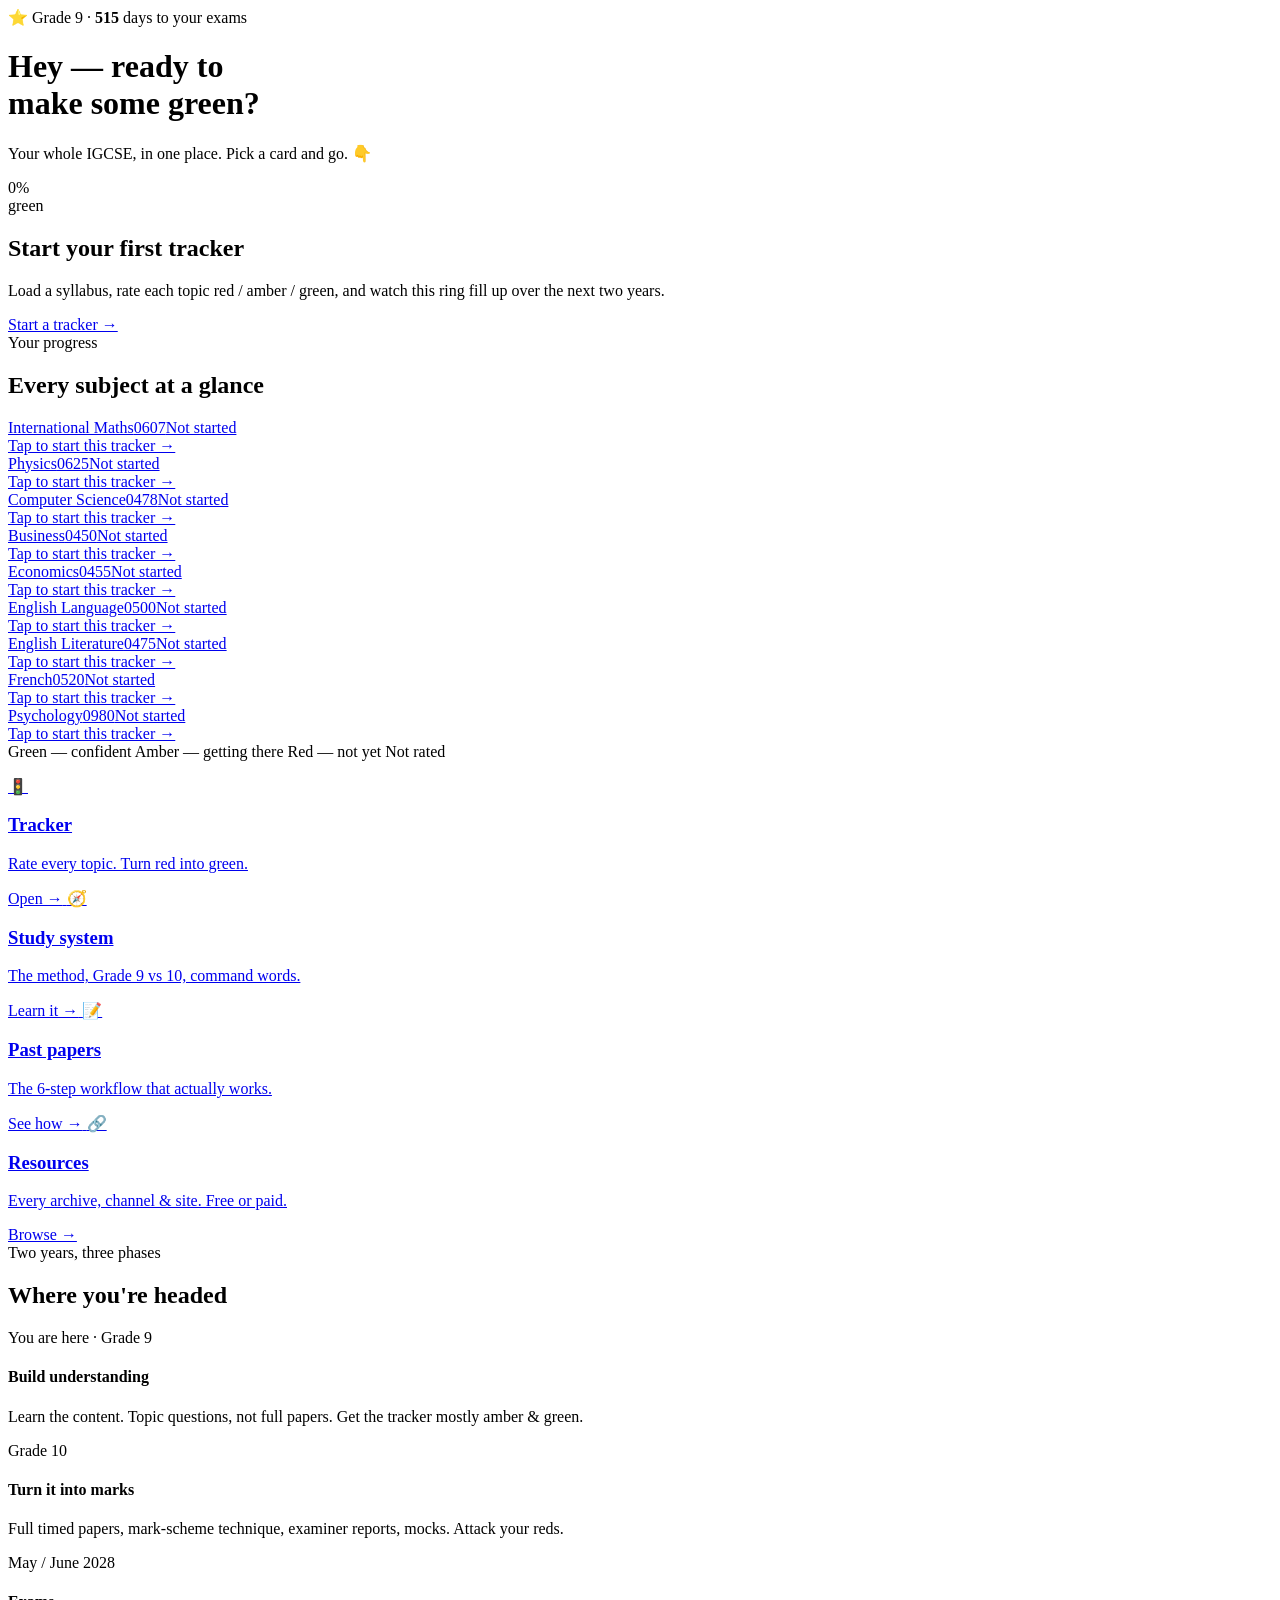
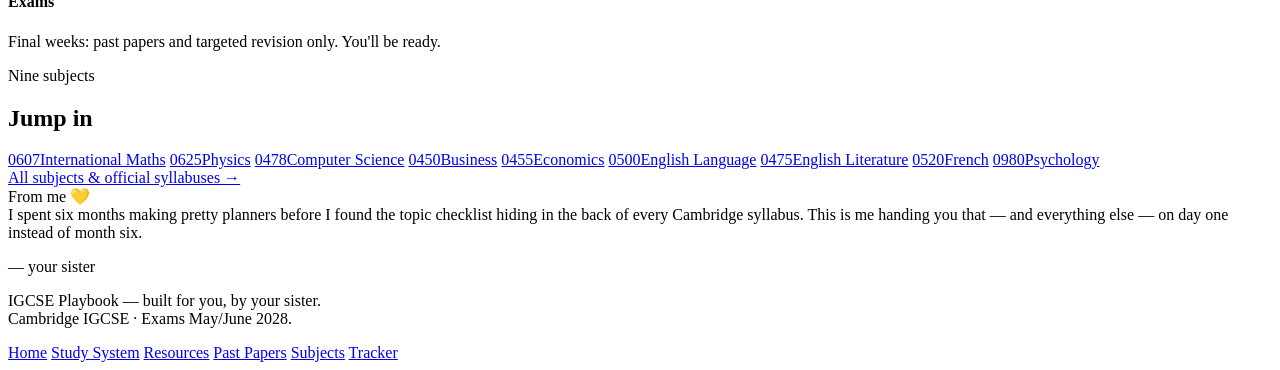
==== commit d314e8d4: "Home: show every subject's red/amber/green progress board Replace the single-tracker ring with a ful" ====
--- a/index.html
+++ b/index.html
@@ -32,13 +32,30 @@
         </div>
         <div class="play-hero__msg">
           <h2 id="hero-title">Start your first tracker</h2>
-          <p id="hero-sub">Load a syllabus, rate each topic red / amber / green, and watch this ring fill up over the next two years. It saves automatically.</p>
+          <p id="hero-sub">Load a syllabus, rate each topic red / amber / green, and watch this ring fill up over the next two years.</p>
           <div class="btn-row">
             <a class="btn btn--primary" id="hero-cta" href="/igcse-zyarisa/tracker/index.html">Start a tracker →</a>
-            <a class="btn btn--ghost" id="hero-cta2" href="/igcse-zyarisa/tracker/index.html" style="display:none">Switch subject</a>
+            <a class="btn btn--ghost" id="hero-cta2" href="/igcse-zyarisa/tracker/index.html" style="display:none">Open tracker</a>
           </div>
         </div>
       </div>
+    </div>
+  </section>
+
+  <!-- PROGRESS BOARD (every subject, red / amber / green) -->
+  <section class="section section--tight">
+    <div class="container">
+      <div class="section-head" style="margin-bottom: var(--space-4);">
+        <span class="eyebrow">Your progress</span>
+        <h2>Every subject at a glance</h2>
+      </div>
+      <div class="subj-board" id="subj-board"></div>
+      <p class="subj-legend u-xs" style="margin-top: var(--space-3);">
+        <span class="subj-key"><i class="subj-dot subj-dot--green"></i>Green — confident</span>
+        <span class="subj-key"><i class="subj-dot subj-dot--amber"></i>Amber — getting there</span>
+        <span class="subj-key"><i class="subj-dot subj-dot--red"></i>Red — not yet</span>
+        <span class="subj-key"><i class="subj-dot subj-dot--unrated"></i>Not rated</span>
+      </p>
     </div>
   </section>
 
@@ -160,25 +177,39 @@
       var cd = document.getElementById('cd-days');
       if (cd) cd.textContent = days.toLocaleString();
 
-      // Read the most-recent tracker from localStorage and reflect real progress.
-      function loadLast() {
-        var last = localStorage.getItem('igcse-tracker-last');
-        var raw = last && localStorage.getItem('igcse-tracker-' + last);
-        if (!raw) {
-          for (var i = 0; i < localStorage.length; i++) {
-            var k = localStorage.key(i);
-            if (k && k.indexOf('igcse-tracker-') === 0 && k !== 'igcse-tracker-last') { raw = localStorage.getItem(k); break; }
-          }
-        }
-        try { return raw ? JSON.parse(raw) : null; } catch (e) { return null; }
-      }
-      function summarize(d) {
-        var t = 0, g = 0, r = (d.ratings && d.ratings.topic) || {};
-        (d.structure.units || []).forEach(function (u) {
-          (u.topics || []).forEach(function (tp) { t++; if ((r[tp.id] && r[tp.id].status) === 'green') g++; });
+      // The nine subjects, in tracker-slug order (matches the tracker's slugs).
+      var SUBJECTS = [
+        { slug: 'international-math', name: 'International Maths', code: '0607' },
+        { slug: 'physics', name: 'Physics', code: '0625' },
+        { slug: 'computer-science', name: 'Computer Science', code: '0478' },
+        { slug: 'business', name: 'Business', code: '0450' },
+        { slug: 'economics', name: 'Economics', code: '0455' },
+        { slug: 'english-language', name: 'English Language', code: '0500' },
+        { slug: 'english-literature', name: 'English Literature', code: '0475' },
+        { slug: 'french', name: 'French', code: '0520' },
+        { slug: 'psychology', name: 'Psychology', code: '0980' }
+      ];
+      var TRACKER = '/igcse-zyarisa/tracker/index.html';
+
+      function load(slug) {
+        try { var raw = localStorage.getItem('igcse-tracker-' + slug); return raw ? JSON.parse(raw) : null; }
+        catch (e) { return null; }
+      }
+      // Topic-level red/amber/green/unrated counts for one tracker object.
+      function rag(d) {
+        var c = { green: 0, amber: 0, red: 0, unrated: 0, total: 0 };
+        var r = (d.ratings && d.ratings.topic) || {};
+        ((d.structure && d.structure.units) || []).forEach(function (u) {
+          (u.topics || []).forEach(function (tp) {
+            c.total++;
+            var s = (r[tp.id] && r[tp.id].status) || 'unrated';
+            c[s] = (c[s] || 0) + 1;
+          });
         });
-        return { total: t, green: g, pct: t ? Math.round(g / t * 100) : 0 };
-      }
+        return c;
+      }
+      function pctOf(n, total) { return total ? Math.round(n / total * 100) : 0; }
+      function esc(s) { return String(s == null ? '' : s).replace(/&/g, '&amp;').replace(/</g, '&lt;').replace(/>/g, '&gt;'); }
       function message(pct) {
         if (pct === 0) return "Every green starts out red. Let's begin. 🌱";
         if (pct < 30) return "Nice start — keep chipping away. 💪";
@@ -186,21 +217,64 @@
         return "You're on fire — look how far you've come. 🔥";
       }
 
-      var d = loadLast();
-      if (d && d.structure) {
-        var s = summarize(d);
-        var name = (d.meta && d.meta.name) || 'your subject';
-        document.getElementById('ring-pct').textContent = s.pct + '%';
-        // animate the ring fill
-        var ring = document.getElementById('ring');
-        setTimeout(function () { ring.style.setProperty('--p', s.pct); }, 150);
-        document.getElementById('hero-title').textContent = s.pct + '% green in ' + name;
-        document.getElementById('hero-sub').textContent = message(s.pct) + ' ' + s.green + ' of ' + s.total + ' topics are solid.';
-        var cta = document.getElementById('hero-cta');
-        cta.textContent = 'Open ' + name + ' →';
-        document.getElementById('hero-cta2').style.display = '';
-      } else {
-        document.getElementById('ring-pct').textContent = '0%';
+      // Build a row per subject (started or not) + any custom (non-subject) trackers.
+      var board = document.getElementById('subj-board');
+      var overall = { green: 0, amber: 0, red: 0, unrated: 0, total: 0 };
+      var startedCount = 0;
+      var seen = {};
+      var rowsHTML = '';
+
+      function rowHTML(name, code, slug, d) {
+        var href = TRACKER + (slug ? '?subject=' + encodeURIComponent(slug) : '');
+        if (!d || !d.structure) {
+          return '<a class="subj-row subj-row--empty" href="' + href + '">' +
+            '<div class="subj-row__head"><span class="subj-row__name">' + esc(name) +
+            (code ? '<span class="subj-row__code">' + esc(code) + '</span>' : '') + '</span>' +
+            '<span class="subj-row__pct">Not started</span></div>' +
+            '<div class="subj-bar"><div class="subj-bar__seg subj-bar__seg--unrated" style="width:100%"></div></div>' +
+            '<div class="subj-row__meta">Tap to start this tracker →</div></a>';
+        }
+        var c = rag(d);
+        startedCount++;
+        ['green', 'amber', 'red', 'unrated', 'total'].forEach(function (k) { overall[k] += c[k]; });
+        var gp = pctOf(c.green, c.total), ap = pctOf(c.amber, c.total), rp = pctOf(c.red, c.total);
+        var up = Math.max(0, 100 - gp - ap - rp);
+        return '<a class="subj-row" href="' + href + '">' +
+          '<div class="subj-row__head"><span class="subj-row__name">' + esc(name) +
+          (code ? '<span class="subj-row__code">' + esc(code) + '</span>' : '') + '</span>' +
+          '<span class="subj-row__pct">' + gp + '% green</span></div>' +
+          '<div class="subj-bar">' +
+            '<div class="subj-bar__seg subj-bar__seg--green" style="width:' + gp + '%"></div>' +
+            '<div class="subj-bar__seg subj-bar__seg--amber" style="width:' + ap + '%"></div>' +
+            '<div class="subj-bar__seg subj-bar__seg--red" style="width:' + rp + '%"></div>' +
+            '<div class="subj-bar__seg subj-bar__seg--unrated" style="width:' + up + '%"></div>' +
+          '</div>' +
+          '<div class="subj-row__meta">' + c.green + ' green · ' + c.amber + ' amber · ' + c.red + ' red · ' + c.unrated + ' unrated · ' + c.total + ' topics</div></a>';
+      }
+
+      SUBJECTS.forEach(function (subj) { seen[subj.slug] = true; rowsHTML += rowHTML(subj.name, subj.code, subj.slug, load(subj.slug)); });
+      // Any trackers under a custom (non-subject) slug — show them too.
+      for (var i = 0; i < localStorage.length; i++) {
+        var k = localStorage.key(i);
+        if (k && k.indexOf('igcse-tracker-') === 0 && k !== 'igcse-tracker-last') {
+          var slug = k.slice('igcse-tracker-'.length);
+          if (seen[slug]) continue;
+          var d2 = load(slug);
+          if (d2 && d2.structure) rowsHTML += rowHTML((d2.meta && d2.meta.name) || slug, (d2.meta && d2.meta.code) || '', null, d2);
+        }
+      }
+      if (board) board.innerHTML = rowsHTML;
+
+      // Hero ring = overall green % across every started subject.
+      var ring = document.getElementById('ring');
+      var opct = pctOf(overall.green, overall.total);
+      document.getElementById('ring-pct').textContent = (overall.total ? opct : 0) + '%';
+      if (ring) setTimeout(function () { ring.style.setProperty('--p', opct); }, 150);
+      if (overall.total) {
+        document.getElementById('hero-title').textContent = opct + '% green across ' + startedCount + ' subject' + (startedCount === 1 ? '' : 's');
+        document.getElementById('hero-sub').textContent = message(opct) + ' ' + overall.green + ' of ' + overall.total + ' topics are solid — see each subject below.';
+        var cta = document.getElementById('hero-cta'); cta.textContent = 'Open tracker →';
+        document.getElementById('hero-cta2').style.display = 'none';
       }
     })();
   </script>
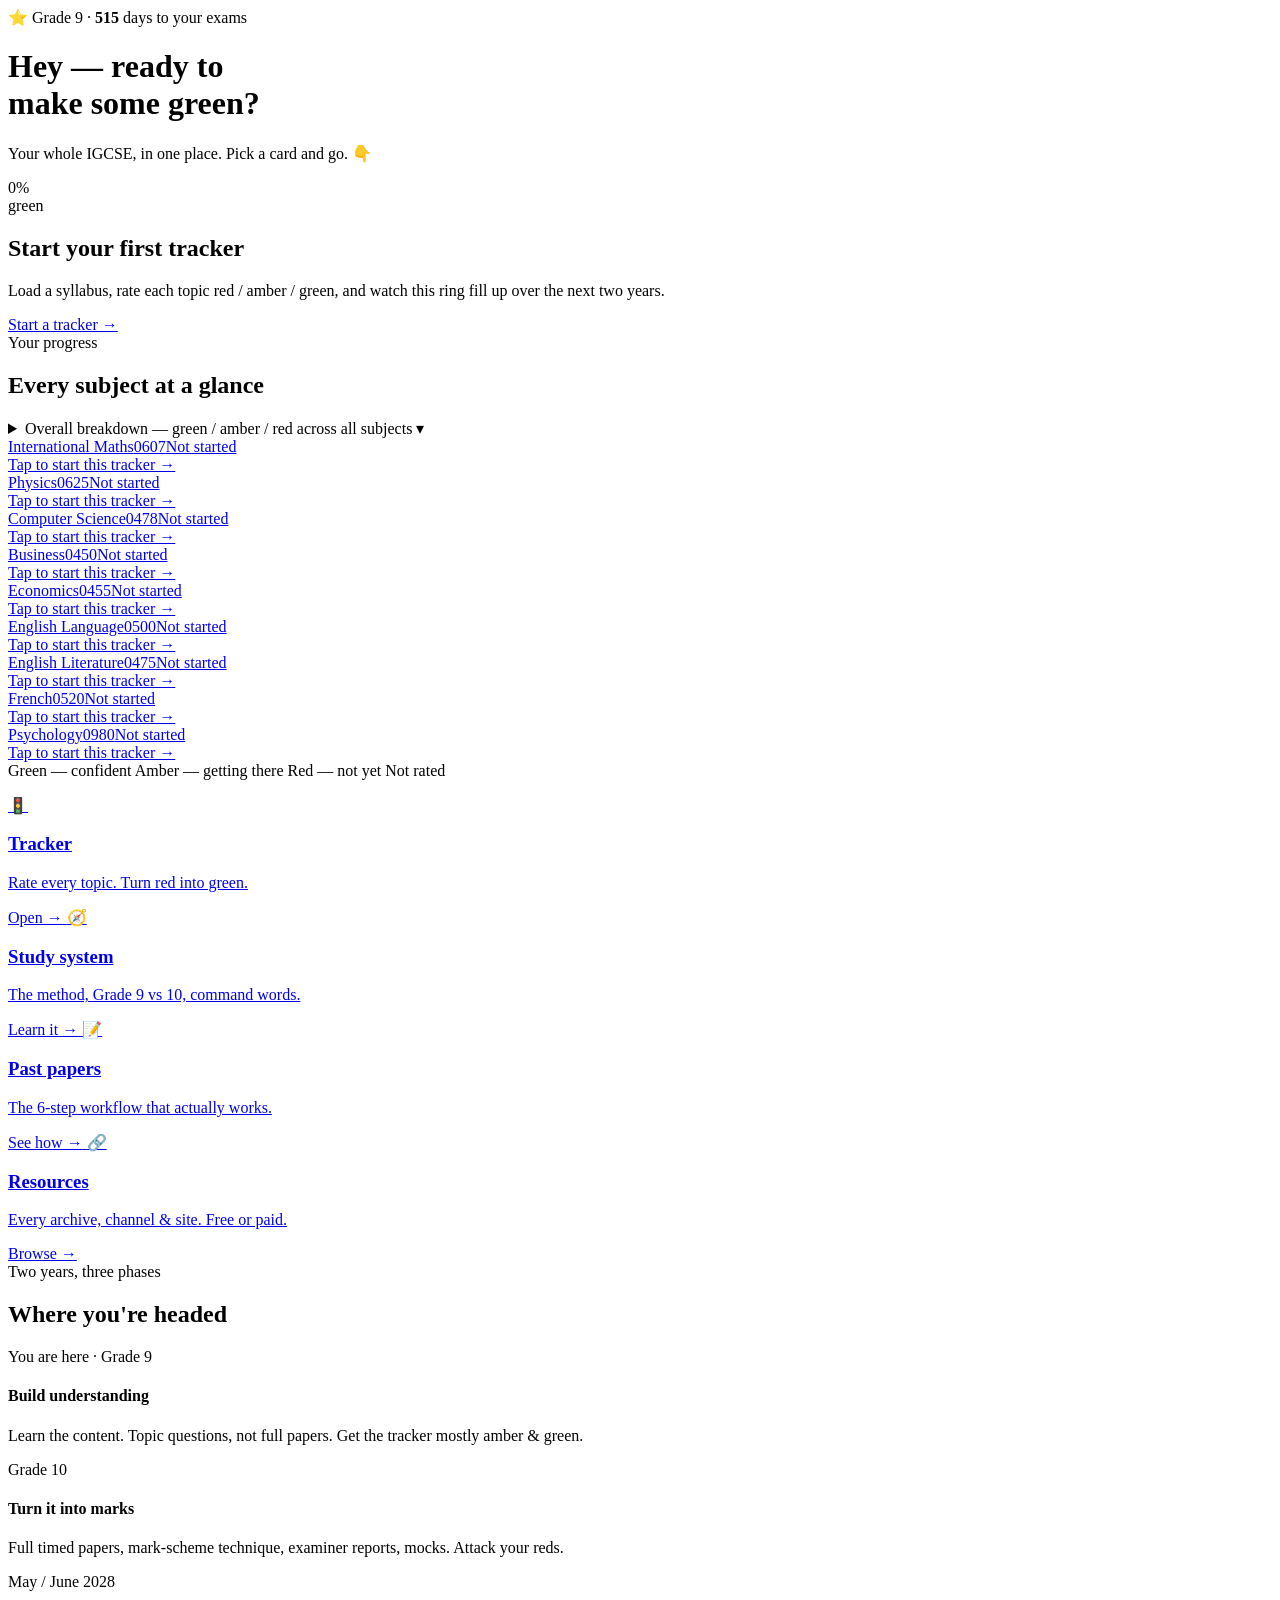
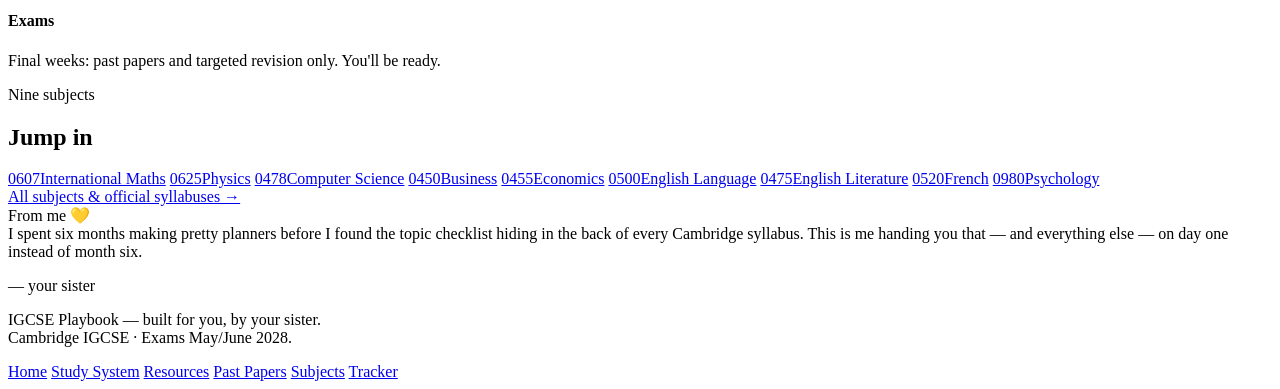
==== commit d5b4417a: "Prominent floating Save bar + expandable home breakdown - Tracker: add a floating "Save changes" bar" ====
--- a/index.html
+++ b/index.html
@@ -49,6 +49,13 @@
         <span class="eyebrow">Your progress</span>
         <h2>Every subject at a glance</h2>
       </div>
+      <details class="subj-overall" id="subj-overall">
+        <summary class="subj-overall__summary">
+          <span class="subj-overall__title">Overall breakdown — green / amber / red across all subjects</span>
+          <span class="subj-overall__chev" aria-hidden="true">▾</span>
+        </summary>
+        <div class="subj-overall__body" id="subj-overall-body"></div>
+      </details>
       <div class="subj-board" id="subj-board"></div>
       <p class="subj-legend u-xs" style="margin-top: var(--space-3);">
         <span class="subj-key"><i class="subj-dot subj-dot--green"></i>Green — confident</span>
@@ -249,7 +256,7 @@
             '<div class="subj-bar__seg subj-bar__seg--red" style="width:' + rp + '%"></div>' +
             '<div class="subj-bar__seg subj-bar__seg--unrated" style="width:' + up + '%"></div>' +
           '</div>' +
-          '<div class="subj-row__meta">' + c.green + ' green · ' + c.amber + ' amber · ' + c.red + ' red · ' + c.unrated + ' unrated · ' + c.total + ' topics</div></a>';
+          '<div class="subj-row__meta">' + gp + '% green · ' + ap + '% amber · ' + rp + '% red · ' + c.total + ' topics</div></a>';
       }
 
       SUBJECTS.forEach(function (subj) { seen[subj.slug] = true; rowsHTML += rowHTML(subj.name, subj.code, subj.slug, load(subj.slug)); });
@@ -265,6 +272,33 @@
       }
       if (board) board.innerHTML = rowsHTML;
 
+      // Expandable overall breakdown — green / amber / red % across ALL subjects.
+      var obody = document.getElementById('subj-overall-body');
+      if (obody) {
+        var og = pctOf(overall.green, overall.total), oa = pctOf(overall.amber, overall.total),
+            orr = pctOf(overall.red, overall.total), ou = Math.max(0, 100 - og - oa - orr);
+        function brk(cls, label, pc, n) {
+          return '<li class="subj-breakdown__row"><span class="subj-dot subj-dot--' + cls + '"></span>' +
+            '<span class="subj-breakdown__label">' + label + '</span>' +
+            '<span class="subj-breakdown__pct">' + pc + '%</span>' +
+            '<span class="subj-breakdown__n">' + n + ' of ' + overall.total + ' topics</span></li>';
+        }
+        obody.innerHTML =
+          '<div class="subj-bar" style="margin:var(--space-3) 0">' +
+            '<div class="subj-bar__seg subj-bar__seg--green" style="width:' + og + '%"></div>' +
+            '<div class="subj-bar__seg subj-bar__seg--amber" style="width:' + oa + '%"></div>' +
+            '<div class="subj-bar__seg subj-bar__seg--red" style="width:' + orr + '%"></div>' +
+            '<div class="subj-bar__seg subj-bar__seg--unrated" style="width:' + ou + '%"></div>' +
+          '</div>' +
+          '<ul class="subj-breakdown">' +
+            brk('green', 'Green — confident', og, overall.green) +
+            brk('amber', 'Amber — getting there', oa, overall.amber) +
+            brk('red', 'Red — not yet', orr, overall.red) +
+            brk('unrated', 'Not rated', ou, overall.unrated) +
+          '</ul>' +
+          '<p class="u-xs u-muted" style="margin:var(--space-2) 0 0">Across ' + (startedCount || 0) + ' started subject' + (startedCount === 1 ? '' : 's') + ' · ' + overall.total + ' topics total.</p>';
+      }
+
       // Hero ring = overall green % across every started subject.
       var ring = document.getElementById('ring');
       var opct = pctOf(overall.green, overall.total);
